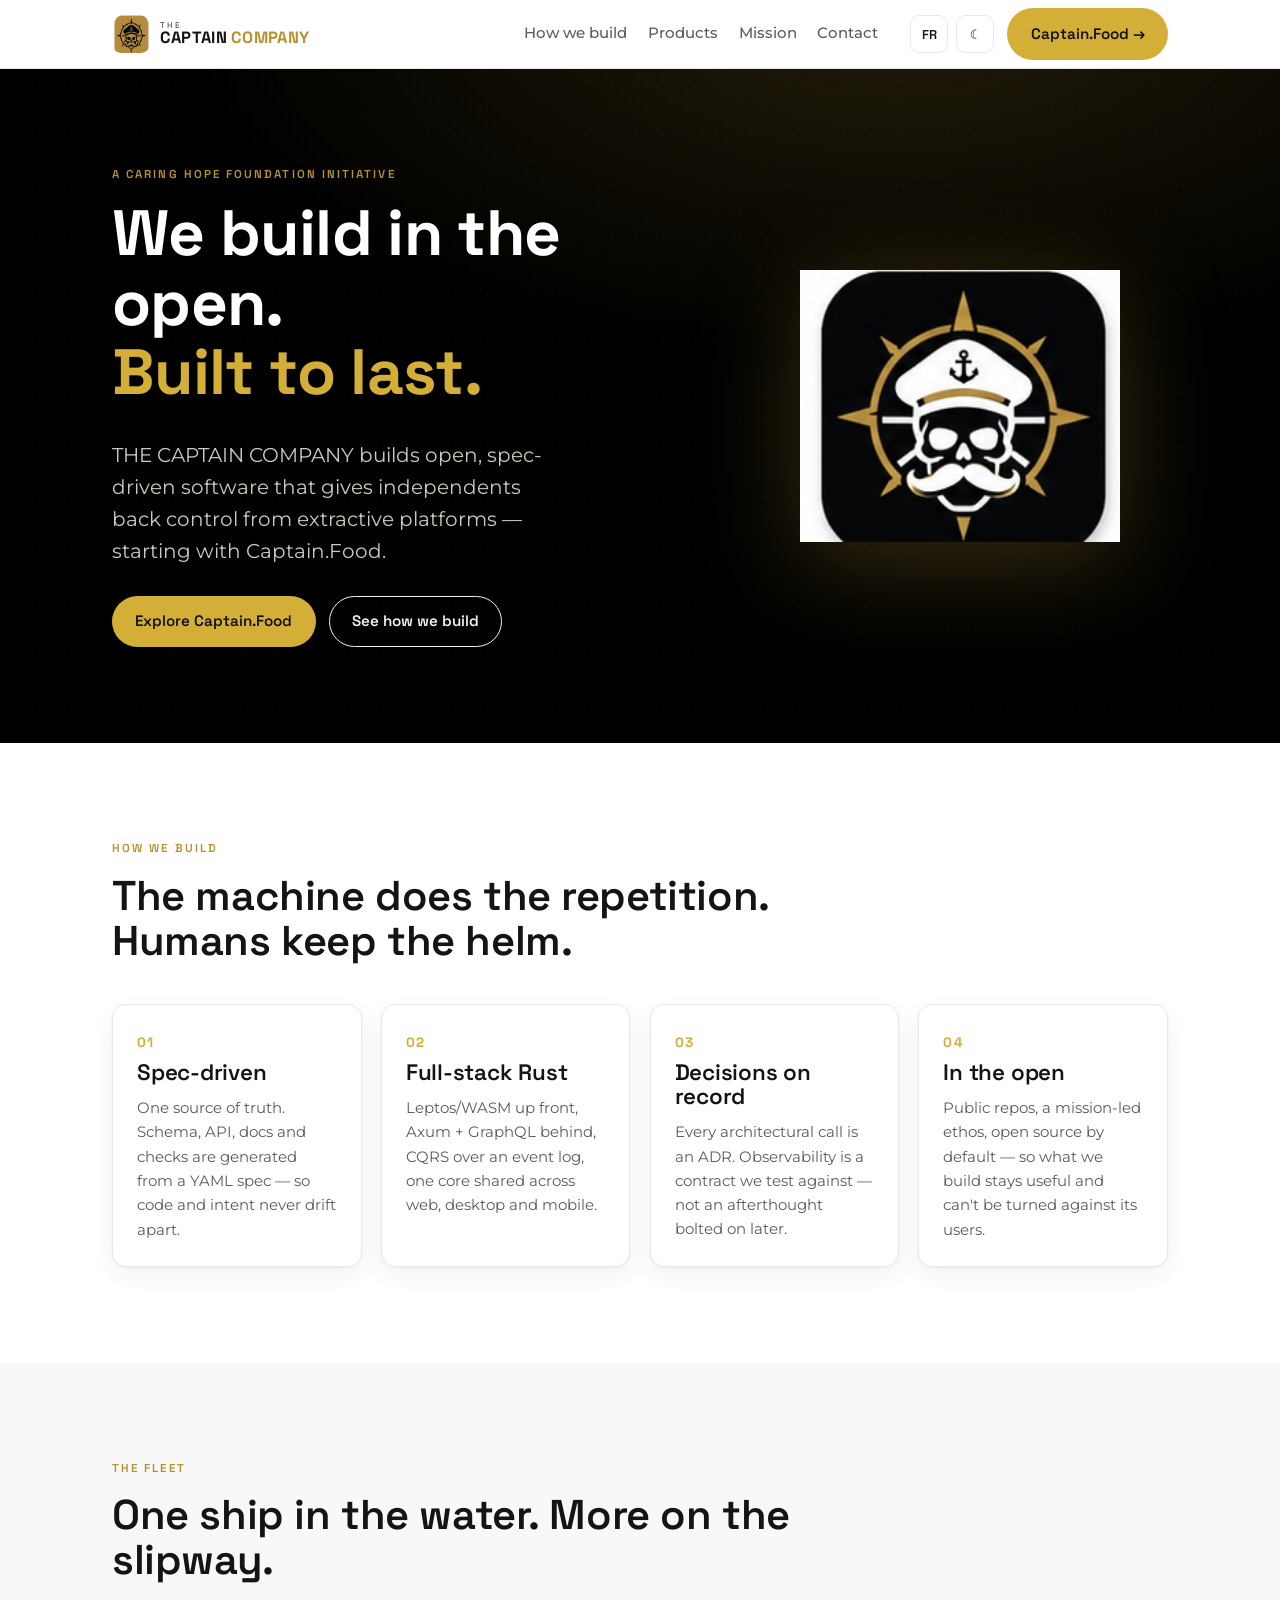
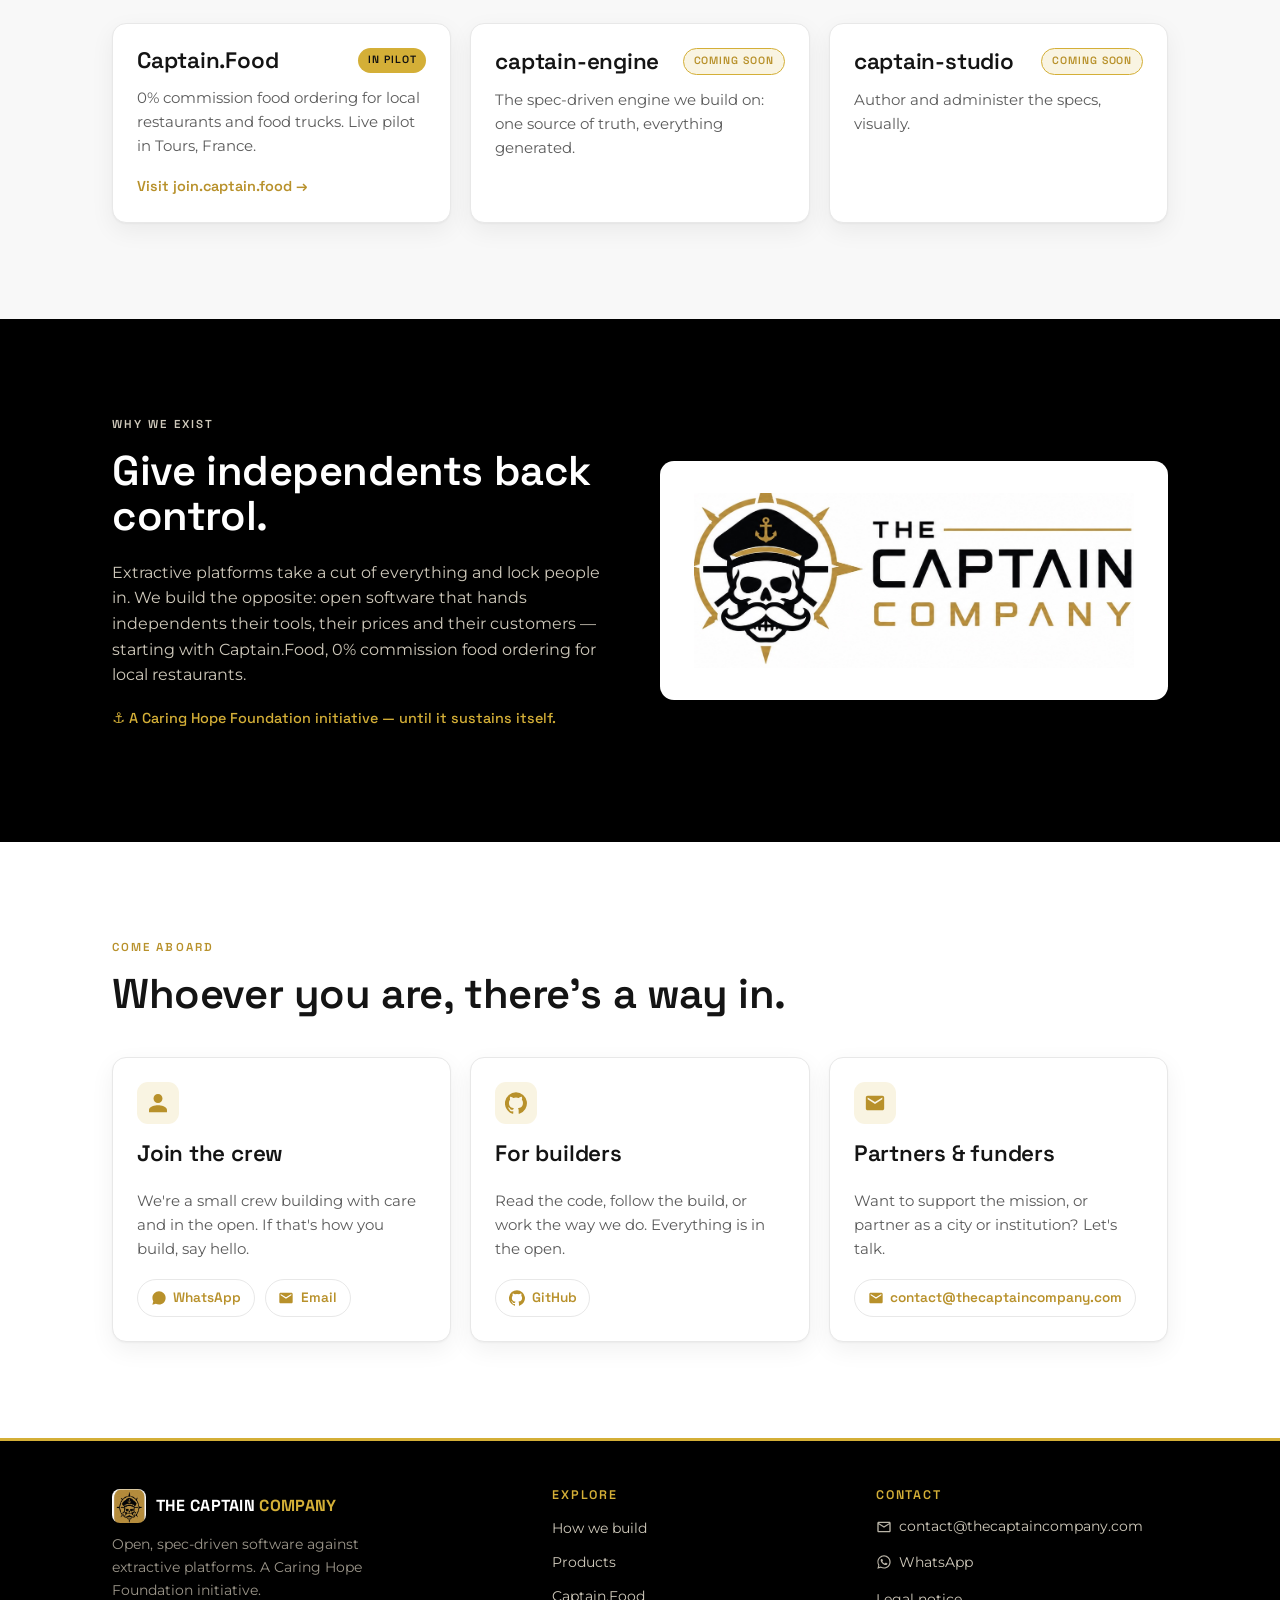
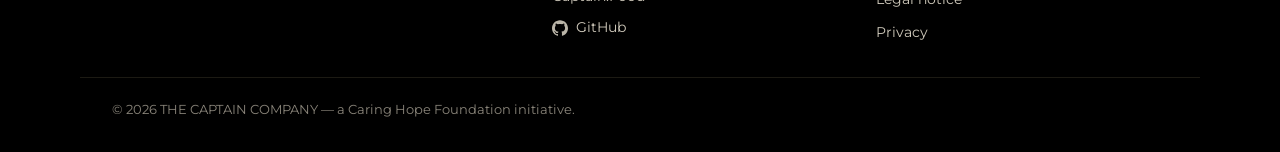
==== index.html @ fd88dd59 "Initial site: THE CAPTAIN COMPANY bilingual landing page Black-and-gold, dark-mode-capable, FR/EN st" ====
<!doctype html>
<html lang="en">
<head>
  <meta charset="utf-8" />
  <meta name="viewport" content="width=device-width, initial-scale=1" />
  <title>THE CAPTAIN COMPANY — open software against extractive platforms</title>
  <meta name="description" content="THE CAPTAIN COMPANY builds open, spec-driven software that gives independents back control from extractive platforms — starting with Captain.Food. A Caring Hope Foundation initiative." />
  <link rel="canonical" href="https://thecaptaincompany.com/" />
  <link rel="icon" type="image/png" href="/assets/favicon.png" />
  <link rel="apple-touch-icon" href="/assets/apple-touch-icon.png" />
  <meta name="theme-color" content="#000000" />

  <meta property="og:type" content="website" />
  <meta property="og:site_name" content="THE CAPTAIN COMPANY" />
  <meta property="og:title" content="THE CAPTAIN COMPANY" />
  <meta property="og:description" content="Open, spec-driven software against extractive platforms — starting with Captain.Food." />
  <meta property="og:url" content="https://thecaptaincompany.com/" />
  <meta property="og:image" content="https://thecaptaincompany.com/assets/og.png" />
  <meta name="twitter:card" content="summary_large_image" />

  <link rel="preconnect" href="https://fonts.googleapis.com" />
  <link rel="preconnect" href="https://fonts.gstatic.com" crossorigin />
  <link href="https://fonts.googleapis.com/css2?family=Montserrat:wght@400;500;600;700&family=Space+Grotesk:wght@500;600;700&display=swap" rel="stylesheet" />
  <link rel="stylesheet" href="/styles.css" />
</head>
<body>
  <a class="skip-link" href="#main"><span class="t-en">Skip to content</span><span class="t-fr">Aller au contenu</span></a>

  <header class="site-header">
    <div class="container nav">
      <a class="brand" href="/" aria-label="THE CAPTAIN COMPANY">
        <img class="brand-badge" src="/assets/brand/icon-gold.png" alt="" width="38" height="38" />
        <span class="brand-word">
          <span class="b-the">THE</span>
          <span class="b-main">CAPTAIN <span class="b-co">COMPANY</span></span>
        </span>
      </a>
      <nav class="nav-links" aria-label="Primary">
        <a href="#how"><span class="t-en">How we build</span><span class="t-fr">Comment on construit</span></a>
        <a href="#products"><span class="t-en">Products</span><span class="t-fr">Produits</span></a>
        <a href="#mission"><span class="t-en">Mission</span><span class="t-fr">Mission</span></a>
        <a href="#contact">Contact</a>
      </nav>
      <div class="nav-tools">
        <button class="icon-btn" data-lang-toggle type="button" aria-label="Switch language">EN</button>
        <button class="icon-btn" data-theme-toggle type="button" aria-label="Switch theme">☾</button>
        <a class="btn btn-primary nav-cta" href="https://join.captain.food" target="_blank" rel="noopener">Captain.Food →</a>
      </div>
    </div>
  </header>

  <main id="main">

    <!-- HERO -->
    <section class="hero on-dark">
      <div class="container">
        <div class="hero-copy">
          <p class="eyebrow"><span class="t-en">A Caring Hope Foundation initiative</span><span class="t-fr">Une initiative de la Caring Hope Foundation</span></p>
          <h1>
            <span class="t-en">We build in the open.<br><span class="grad">Built to last.</span></span>
            <span class="t-fr">On construit à ciel ouvert.<br><span class="grad">Fait pour durer.</span></span>
          </h1>
          <p class="lede">
            <span class="t-en">THE CAPTAIN COMPANY builds open, spec-driven software that gives independents back control from extractive platforms — starting with Captain.Food.</span>
            <span class="t-fr">THE CAPTAIN COMPANY construit des logiciels ouverts, pilotés par la spécification, qui rendent aux indépendants le contrôle repris par les plateformes extractives — à commencer par Captain.Food.</span>
          </p>
          <div class="hero-cta">
            <a class="btn btn-primary" href="https://join.captain.food" target="_blank" rel="noopener"><span class="t-en">Explore Captain.Food</span><span class="t-fr">Découvrir Captain.Food</span></a>
            <a class="btn btn-ghost" href="#how"><span class="t-en">See how we build</span><span class="t-fr">Voir comment on construit</span></a>
          </div>
        </div>
        <div class="hero-art">
          <img src="/assets/brand/icon-black.png" alt="THE CAPTAIN COMPANY emblem — a captain skull over a compass rose" width="320" height="320" />
        </div>
      </div>
    </section>

    <!-- HOW WE BUILD -->
    <section id="how">
      <div class="container">
        <div class="section-head reveal">
          <p class="eyebrow"><span class="t-en">How we build</span><span class="t-fr">Comment on construit</span></p>
          <h2><span class="t-en">The machine does the repetition. Humans keep the helm.</span><span class="t-fr">La machine fait la répétition. L'humain garde la barre.</span></h2>
        </div>
        <div class="grid grid-4">
          <div class="card reveal">
            <span class="num">01</span>
            <h3><span class="t-en">Spec-driven</span><span class="t-fr">Piloté par la spéc</span></h3>
            <p><span class="t-en">One source of truth. Schema, API, docs and checks are generated from a YAML spec — so code and intent never drift apart.</span><span class="t-fr">Une seule source de vérité. Schéma, API, docs et tests sont générés depuis une spéc YAML — le code ne dérive jamais de l'intention.</span></p>
          </div>
          <div class="card reveal">
            <span class="num">02</span>
            <h3><span class="t-en">Full-stack Rust</span><span class="t-fr">Full-stack Rust</span></h3>
            <p><span class="t-en">Leptos/WASM up front, Axum + GraphQL behind, CQRS over an event log, one core shared across web, desktop and mobile.</span><span class="t-fr">Leptos/WASM à la proue, Axum + GraphQL à la barre, CQRS sur un journal d'événements, un cœur partagé entre web, desktop et mobile.</span></p>
          </div>
          <div class="card reveal">
            <span class="num">03</span>
            <h3><span class="t-en">Decisions on record</span><span class="t-fr">Décisions tracées</span></h3>
            <p><span class="t-en">Every architectural call is an ADR. Observability is a contract we test against — not an afterthought bolted on later.</span><span class="t-fr">Chaque choix d'architecture est un ADR. L'observabilité est un contrat qu'on teste — pas une rustine ajoutée après coup.</span></p>
          </div>
          <div class="card reveal">
            <span class="num">04</span>
            <h3><span class="t-en">In the open</span><span class="t-fr">À ciel ouvert</span></h3>
            <p><span class="t-en">Public repos, a mission-led ethos, open source by default — so what we build stays useful and can't be turned against its users.</span><span class="t-fr">Dépôts publics, une éthique guidée par la mission, open source par défaut — ce qu'on construit reste utile et ne peut être retourné contre ses usagers.</span></p>
          </div>
        </div>
      </div>
    </section>

    <!-- PRODUCTS -->
    <section id="products" class="bg-alt">
      <div class="container">
        <div class="section-head reveal">
          <p class="eyebrow"><span class="t-en">The fleet</span><span class="t-fr">La flotte</span></p>
          <h2><span class="t-en">One ship in the water. More on the slipway.</span><span class="t-fr">Un navire à l'eau. D'autres en cale.</span></h2>
        </div>
        <div class="grid grid-3">
          <a class="card product reveal" href="https://join.captain.food" target="_blank" rel="noopener">
            <div class="p-top"><h3>Captain.Food</h3><span class="badge badge-live"><span class="t-en">In pilot</span><span class="t-fr">En pilote</span></span></div>
            <p><span class="t-en">0% commission food ordering for local restaurants and food trucks. Live pilot in Tours, France.</span><span class="t-fr">Commande en ligne à 0 % de commission pour les restaurants et food trucks locaux. Pilote à Tours, France.</span></p>
            <span class="p-link"><span class="t-en">Visit join.captain.food</span><span class="t-fr">Voir join.captain.food</span> <span class="arrow">→</span></span>
          </a>
          <div class="card product is-soon reveal">
            <div class="p-top"><h3>captain-engine</h3><span class="badge badge-soon"><span class="t-en">Coming soon</span><span class="t-fr">Bientôt</span></span></div>
            <p><span class="t-en">The spec-driven engine we build on: one source of truth, everything generated.</span><span class="t-fr">Le moteur piloté par la spéc sur lequel on construit : une source de vérité, tout est généré.</span></p>
          </div>
          <div class="card product is-soon reveal">
            <div class="p-top"><h3>captain-studio</h3><span class="badge badge-soon"><span class="t-en">Coming soon</span><span class="t-fr">Bientôt</span></span></div>
            <p><span class="t-en">Author and administer the specs, visually.</span><span class="t-fr">Écrire et administrer les spécifications, visuellement.</span></p>
          </div>
        </div>
      </div>
    </section>

    <!-- MISSION -->
    <section id="mission" class="mission on-dark">
      <div class="container">
        <div class="mission-copy reveal">
          <p class="eyebrow"><span class="t-en">Why we exist</span><span class="t-fr">Pourquoi nous existons</span></p>
          <h2><span class="t-en">Give independents back control.</span><span class="t-fr">Rendre le contrôle aux indépendants.</span></h2>
          <p><span class="t-en">Extractive platforms take a cut of everything and lock people in. We build the opposite: open software that hands independents their tools, their prices and their customers — starting with Captain.Food, 0% commission food ordering for local restaurants.</span><span class="t-fr">Les plateformes extractives prélèvent sur tout et enferment. Nous construisons l'inverse : des logiciels ouverts qui rendent aux indépendants leurs outils, leurs prix et leurs clients — à commencer par Captain.Food, la commande en ligne à 0 % de commission pour les restaurants locaux.</span></p>
          <p class="foundation">⚓ <span class="t-en">A Caring Hope Foundation initiative — until it sustains itself.</span><span class="t-fr">Une initiative de la Caring Hope Foundation — jusqu'à ce qu'elle vole de ses propres ailes.</span></p>
        </div>
        <div class="lockup reveal">
          <img src="/assets/brand/lockup-light.png" alt="THE CAPTAIN COMPANY" width="440" height="175" />
        </div>
      </div>
    </section>

    <!-- CONTACT / ROUTING -->
    <section id="contact">
      <div class="container">
        <div class="section-head reveal">
          <p class="eyebrow"><span class="t-en">Come aboard</span><span class="t-fr">Venez à bord</span></p>
          <h2><span class="t-en">Whoever you are, there's a way in.</span><span class="t-fr">Qui que vous soyez, il y a une porte.</span></h2>
        </div>
        <div class="grid grid-3">
          <div class="card route reveal">
            <div class="r-ico"><svg class="ic" viewBox="0 0 24 24"><path d="M12 12c2.7 0 4.9-2.2 4.9-4.9S14.7 2.2 12 2.2 7.1 4.4 7.1 7.1 9.3 12 12 12zm0 2.4c-3.3 0-9.8 1.6-9.8 4.9V22h19.6v-2.7c0-3.3-6.5-4.9-9.8-4.9z"/></svg></div>
            <h3><span class="t-en">Join the crew</span><span class="t-fr">Rejoindre l'équipage</span></h3>
            <p><span class="t-en">We're a small crew building with care and in the open. If that's how you build, say hello.</span><span class="t-fr">Nous sommes un petit équipage qui construit avec soin, à ciel ouvert. Si c'est votre façon de faire, écrivez-nous.</span></p>
            <div class="r-links">
              <a class="link-chip" data-wa href="#"><svg class="ic" viewBox="0 0 24 24"><path d="M12.04 2C6.58 2 2.13 6.45 2.13 11.91c0 1.75.46 3.45 1.32 4.95L2 22l5.25-1.38c1.45.79 3.08 1.21 4.79 1.21h.004c5.46 0 9.91-4.45 9.91-9.91C22.04 6.45 17.5 2 12.04 2z"/></svg> WhatsApp</a>
              <a class="link-chip" href="mailto:contact@thecaptaincompany.com"><svg class="ic" viewBox="0 0 24 24"><path d="M20 4H4c-1.1 0-2 .9-2 2v12c0 1.1.9 2 2 2h16c1.1 0 2-.9 2-2V6c0-1.1-.9-2-2-2zm0 4-8 5-8-5V6l8 5 8-5v2z"/></svg> Email</a>
            </div>
          </div>
          <div class="card route reveal">
            <div class="r-ico"><svg class="ic" viewBox="0 0 24 24"><path d="M12 .3a12 12 0 0 0-3.8 23.4c.6.1.8-.3.8-.6v-2c-3.3.7-4-1.6-4-1.6-.6-1.4-1.3-1.8-1.3-1.8-1.1-.7 0-.7 0-.7 1.2 0 1.8 1.2 1.8 1.2 1.1 1.8 2.8 1.3 3.5 1 .1-.8.4-1.3.8-1.6-2.7-.3-5.5-1.3-5.5-5.9 0-1.3.5-2.4 1.2-3.2 0-.4-.5-1.6.2-3.2 0 0 1-.3 3.3 1.2a11.5 11.5 0 0 1 6 0C17.3 5 18.3 5.3 18.3 5.3c.7 1.6.2 2.8.1 3.2.8.8 1.2 1.9 1.2 3.2 0 4.6-2.8 5.6-5.5 5.9.4.4.8 1.1.8 2.2v3.3c0 .3.2.7.8.6A12 12 0 0 0 12 .3z"/></svg></div>
            <h3><span class="t-en">For builders</span><span class="t-fr">Pour les bâtisseurs</span></h3>
            <p><span class="t-en">Read the code, follow the build, or work the way we do. Everything is in the open.</span><span class="t-fr">Lisez le code, suivez la construction, ou travaillez comme nous. Tout est ouvert.</span></p>
            <div class="r-links">
              <a class="link-chip" href="https://github.com/TheCaptainCompany" target="_blank" rel="noopener"><svg class="ic" viewBox="0 0 24 24"><path d="M12 .3a12 12 0 0 0-3.8 23.4c.6.1.8-.3.8-.6v-2c-3.3.7-4-1.6-4-1.6-.6-1.4-1.3-1.8-1.3-1.8-1.1-.7 0-.7 0-.7 1.2 0 1.8 1.2 1.8 1.2 1.1 1.8 2.8 1.3 3.5 1 .1-.8.4-1.3.8-1.6-2.7-.3-5.5-1.3-5.5-5.9 0-1.3.5-2.4 1.2-3.2 0-.4-.5-1.6.2-3.2 0 0 1-.3 3.3 1.2a11.5 11.5 0 0 1 6 0C17.3 5 18.3 5.3 18.3 5.3c.7 1.6.2 2.8.1 3.2.8.8 1.2 1.9 1.2 3.2 0 4.6-2.8 5.6-5.5 5.9.4.4.8 1.1.8 2.2v3.3c0 .3.2.7.8.6A12 12 0 0 0 12 .3z"/></svg> GitHub</a>
            </div>
          </div>
          <div class="card route reveal">
            <div class="r-ico"><svg class="ic" viewBox="0 0 24 24"><path d="M20 4H4c-1.1 0-2 .9-2 2v12c0 1.1.9 2 2 2h16c1.1 0 2-.9 2-2V6c0-1.1-.9-2-2-2zm0 4-8 5-8-5V6l8 5 8-5v2z"/></svg></div>
            <h3><span class="t-en">Partners &amp; funders</span><span class="t-fr">Partenaires &amp; financeurs</span></h3>
            <p><span class="t-en">Want to support the mission, or partner as a city or institution? Let's talk.</span><span class="t-fr">Envie de soutenir la mission, ou de nous accompagner comme ville ou institution ? Parlons-en.</span></p>
            <div class="r-links">
              <a class="link-chip" href="mailto:contact@thecaptaincompany.com"><svg class="ic" viewBox="0 0 24 24"><path d="M20 4H4c-1.1 0-2 .9-2 2v12c0 1.1.9 2 2 2h16c1.1 0 2-.9 2-2V6c0-1.1-.9-2-2-2zm0 4-8 5-8-5V6l8 5 8-5v2z"/></svg> contact@thecaptaincompany.com</a>
            </div>
          </div>
        </div>
      </div>
    </section>
  </main>

  <footer class="site-footer" data-shared-footer>
    <noscript>
      <div class="container footer-bottom">
        © 2026 THE CAPTAIN COMPANY — a Caring Hope Foundation initiative ·
        <a href="/mentions-legales.html" style="color:#d4af37">Mentions légales</a> ·
        <a href="/confidentialite.html" style="color:#d4af37">Confidentialité</a> ·
        <a href="mailto:contact@thecaptaincompany.com" style="color:#d4af37">contact@thecaptaincompany.com</a>
      </div>
    </noscript>
  </footer>

  <script src="/partials.js"></script>
</body>
</html>
---- styles.css ----
/* =========================================================
   THE CAPTAIN COMPANY — marketing site design system
   Palette: Black #000 · Warm Gold #D4AF37 · White · Off-white #F8F8F8
   Type: Space Grotesk (display) · Montserrat (body)
   Light + dark themes via [data-theme]; bilingual via [data-lang].
   ========================================================= */

:root {
  --gold: #d4af37;
  --gold-deep: #b8912b;
  --gold-soft: rgba(212, 175, 55, 0.14);
  --black: #000;

  /* light theme (default) */
  --bg: #ffffff;
  --bg-alt: #f8f8f8;
  --surface: #ffffff;
  --text: #141414;
  --muted: #5b5b5b;
  --border: #e8e8e8;
  --header-bg: rgba(255, 255, 255, 0.88);
  --shadow: 0 1px 2px rgba(0, 0, 0, 0.04), 0 8px 24px rgba(0, 0, 0, 0.06);

  --maxw: 1120px;
  --radius: 14px;
  --sp: 4px;
  --font-display: "Space Grotesk", "Montserrat", system-ui, sans-serif;
  --font-body: "Montserrat", system-ui, -apple-system, Segoe UI, Roboto, sans-serif;
}

:root[data-theme="dark"] {
  --bg: #000000;
  --bg-alt: #0b0b0b;
  --surface: #101010;
  --text: #f4f1e9;
  --muted: #b6b1a4;
  --border: #262319;
  --header-bg: rgba(0, 0, 0, 0.82);
  --shadow: 0 1px 2px rgba(0, 0, 0, 0.5), 0 10px 30px rgba(0, 0, 0, 0.55);
}

@media (prefers-color-scheme: dark) {
  :root:not([data-theme]) {
    --bg: #000000; --bg-alt: #0b0b0b; --surface: #101010;
    --text: #f4f1e9; --muted: #b6b1a4; --border: #262319;
    --header-bg: rgba(0, 0, 0, 0.82);
    --shadow: 0 1px 2px rgba(0,0,0,.5), 0 10px 30px rgba(0,0,0,.55);
  }
}

/* ---------- bilingual visibility ---------- */
:root[data-lang="en"] .t-fr { display: none !important; }
:root[data-lang="fr"] .t-en { display: none !important; }

*, *::before, *::after { box-sizing: border-box; }
html { scroll-behavior: smooth; }
body {
  margin: 0;
  font-family: var(--font-body);
  color: var(--text);
  background: var(--bg);
  line-height: 1.6;
  -webkit-font-smoothing: antialiased;
  overflow-x: hidden;
}

h1, h2, h3 { font-family: var(--font-display); line-height: 1.08; letter-spacing: -0.01em; margin: 0 0 0.5em; }
h1 { font-size: clamp(2.2rem, 6vw, 4rem); font-weight: 700; }
h2 { font-size: clamp(1.7rem, 4vw, 2.6rem); font-weight: 600; }
h3 { font-size: clamp(1.15rem, 2vw, 1.4rem); font-weight: 600; }
p { margin: 0 0 1rem; }
a { color: inherit; text-decoration: none; }

img { max-width: 100%; display: block; }

.container { width: 100%; max-width: var(--maxw); margin-inline: auto; padding-inline: clamp(1.1rem, 4vw, 2rem); }
.narrow { max-width: 760px; }
.eyebrow {
  font-family: var(--font-display); text-transform: uppercase; letter-spacing: 0.18em;
  font-size: 0.72rem; font-weight: 600; color: var(--gold-deep);
}
:root[data-theme="dark"] .eyebrow { color: var(--gold); }
.lede { font-size: clamp(1.05rem, 1.6vw, 1.25rem); color: var(--muted); }
.center { text-align: center; }
.skip-link { position: absolute; left: -9999px; }
.skip-link:focus { left: 1rem; top: 1rem; background: var(--gold); color: #000; padding: .5rem .9rem; border-radius: 8px; z-index: 100; }

/* ---------- buttons ---------- */
.btn {
  display: inline-flex; align-items: center; gap: 0.5rem;
  font-family: var(--font-display); font-weight: 600; font-size: 0.95rem;
  padding: 0.8rem 1.4rem; border-radius: 999px; border: 1.5px solid transparent;
  cursor: pointer; transition: transform .15s ease, box-shadow .2s ease, background .2s ease, color .2s ease;
  white-space: nowrap;
}
.btn:hover { transform: translateY(-2px); }
.btn-primary { background: var(--gold); color: #111; }
.btn-primary:hover { background: var(--gold-deep); box-shadow: 0 8px 22px rgba(212, 175, 55, 0.35); }
.btn-ghost { border-color: currentColor; color: var(--text); }
.btn-ghost:hover { background: var(--text); color: var(--bg); }
.on-dark .btn-ghost { color: #f4f1e9; }
.on-dark .btn-ghost:hover { background: #f4f1e9; color: #000; }
.btn .ic { width: 18px; height: 18px; fill: currentColor; }

/* ---------- header ---------- */
.site-header {
  position: sticky; top: 0; z-index: 50;
  background: var(--header-bg); backdrop-filter: saturate(160%) blur(12px);
  border-bottom: 1px solid var(--border);
}
.nav { display: flex; align-items: center; gap: 1rem; height: 68px; }
.brand { display: flex; align-items: center; gap: 0.6rem; }
.brand-badge { width: 38px; height: 38px; border-radius: 9px; }
.brand-word { font-family: var(--font-display); font-weight: 700; line-height: 0.92; letter-spacing: 0.02em; }
.brand-word .b-the { display: block; font-size: 0.52rem; letter-spacing: 0.32em; font-weight: 500; color: var(--muted); }
.brand-word .b-main { font-size: 1.02rem; }
.brand-word .b-co { color: var(--gold-deep); }
:root[data-theme="dark"] .brand-word .b-co { color: var(--gold); }
.nav-links { display: flex; gap: 1.3rem; margin-left: auto; }
.nav-links a { font-size: 0.92rem; color: var(--muted); font-weight: 500; }
.nav-links a:hover { color: var(--text); }
.nav-tools { display: flex; align-items: center; gap: 0.5rem; margin-left: 1rem; }
.icon-btn {
  display: inline-flex; align-items: center; justify-content: center;
  width: 38px; height: 38px; border-radius: 9px; border: 1px solid var(--border);
  background: var(--surface); color: var(--text); cursor: pointer; font-weight: 600;
  font-family: var(--font-display); font-size: 0.8rem; transition: border-color .2s, color .2s;
}
.icon-btn:hover { border-color: var(--gold); color: var(--gold-deep); }
.icon-btn .ic { width: 18px; height: 18px; fill: currentColor; }
.nav-cta { margin-left: 0.3rem; }
@media (max-width: 860px) {
  .nav-links { display: none; }
  .nav-cta { display: none; }
}

/* ---------- sections ---------- */
section { padding-block: clamp(3.5rem, 8vw, 6rem); }
.section-head { max-width: 720px; margin-bottom: 2.5rem; }
.bg-alt { background: var(--bg-alt); }

/* ---------- hero (always dark) ---------- */
.hero {
  background: radial-gradient(1200px 600px at 70% -10%, rgba(212,175,55,0.16), transparent 60%), #000;
  color: #f4f1e9; position: relative; overflow: hidden;
}
.hero::after {
  content: ""; position: absolute; inset: 0;
  background-image: radial-gradient(rgba(212,175,55,0.08) 1px, transparent 1px);
  background-size: 26px 26px; opacity: 0.5; pointer-events: none;
}
.hero .container { position: relative; z-index: 1; display: grid; grid-template-columns: 1.3fr 0.9fr; gap: 2.5rem; align-items: center; }
.hero h1 { color: #fff; }
.hero .grad { color: var(--gold); }
.hero .lede { color: #cfc9bb; max-width: 34ch; }
.hero-cta { display: flex; flex-wrap: wrap; gap: 0.8rem; margin-top: 1.8rem; }
.hero-art { display: flex; justify-content: center; }
.hero-art img { width: min(320px, 80%); filter: drop-shadow(0 20px 50px rgba(212,175,55,0.25)); }
@media (max-width: 820px) {
  .hero .container { grid-template-columns: 1fr; text-align: center; }
  .hero .lede { margin-inline: auto; }
  .hero-cta { justify-content: center; }
  .hero-art { order: -1; }
  .hero-art img { width: 190px; }
}

/* ---------- cards grid ---------- */
.grid { display: grid; gap: 1.2rem; }
.grid-4 { grid-template-columns: repeat(4, 1fr); }
.grid-3 { grid-template-columns: repeat(3, 1fr); }
@media (max-width: 900px) { .grid-4 { grid-template-columns: repeat(2, 1fr); } }
@media (max-width: 720px) { .grid-4, .grid-3 { grid-template-columns: 1fr; } }

.card {
  background: var(--surface); border: 1px solid var(--border); border-radius: var(--radius);
  padding: 1.5rem; box-shadow: var(--shadow); position: relative; transition: transform .18s, border-color .2s;
}
.card:hover { transform: translateY(-3px); border-color: var(--gold); }
.card .num { font-family: var(--font-display); font-weight: 700; color: var(--gold); font-size: 0.85rem; letter-spacing: 0.1em; }
.card h3 { margin-top: 0.4rem; }
.card p { color: var(--muted); font-size: 0.95rem; margin: 0; }

/* product cards */
.product { display: flex; flex-direction: column; }
.product .p-top { display: flex; align-items: center; justify-content: space-between; gap: 0.5rem; margin-bottom: 0.8rem; }
.product h3 { margin: 0; }
.badge {
  font-family: var(--font-display); font-size: 0.66rem; font-weight: 600; text-transform: uppercase;
  letter-spacing: 0.09em; padding: 0.25rem 0.6rem; border-radius: 999px; white-space: nowrap;
}
.badge-live { background: var(--gold); color: #111; }
.badge-soon { background: var(--gold-soft); color: var(--gold-deep); border: 1px solid var(--gold); }
:root[data-theme="dark"] .badge-soon { color: var(--gold); }
.product .p-link { margin-top: auto; padding-top: 1rem; font-family: var(--font-display); font-weight: 600; color: var(--gold-deep); font-size: 0.9rem; }
:root[data-theme="dark"] .product .p-link { color: var(--gold); }
.product .p-link .arrow { transition: transform .2s; display: inline-block; }
.product a.product:hover .arrow { transform: translateX(4px); }
.product.is-soon { opacity: 0.92; }

/* ---------- mission band ---------- */
.mission { background: #000; color: #f4f1e9; }
.mission .container { display: grid; grid-template-columns: 1fr 1fr; gap: 2.5rem; align-items: center; }
.mission h2 { color: #fff; }
.mission p { color: #cfc9bb; }
.mission .lockup { background: #fff; border-radius: var(--radius); padding: 2rem; display: flex; align-items: center; justify-content: center; }
.mission .foundation { margin-top: 1.2rem; font-size: 0.9rem; color: var(--gold); font-family: var(--font-display); font-weight: 500; }
.mission .lockup img { width: 100%; height: auto; max-width: 440px; }
@media (max-width: 820px) { .mission .container { grid-template-columns: 1fr; } .mission .lockup { order: -1; } }

/* responsive safety: let flex/grid children shrink, wrap long words */
.nav > *, .grid > *, .hero .container > *, .mission .container > *, .footer-grid > *, .r-links > *, .hero-cta > * { min-width: 0; }
h1, h2, h3, p, a, .link-chip { overflow-wrap: break-word; }
.hero-art img { height: auto; }

/* ---------- crew / CTA routing ---------- */
.route { display: flex; flex-direction: column; gap: 0.7rem; }
.route .r-ico { width: 42px; height: 42px; border-radius: 11px; background: var(--gold-soft); display: flex; align-items: center; justify-content: center; }
.route .r-ico .ic { width: 22px; height: 22px; fill: var(--gold-deep); }
:root[data-theme="dark"] .route .r-ico .ic { fill: var(--gold); }
.route .r-links { display: flex; flex-wrap: wrap; gap: 0.6rem; margin-top: 0.4rem; }
.link-chip { display: inline-flex; align-items: center; gap: 0.4rem; font-family: var(--font-display); font-weight: 600; font-size: 0.85rem; color: var(--gold-deep); border: 1px solid var(--border); padding: 0.45rem 0.8rem; border-radius: 999px; }
:root[data-theme="dark"] .link-chip { color: var(--gold); }
.link-chip:hover { border-color: var(--gold); }
.link-chip .ic { width: 16px; height: 16px; fill: currentColor; }

/* ---------- footer ---------- */
.site-footer { background: #000; color: #cfc9bb; padding-block: 3rem 2rem; border-top: 3px solid var(--gold); }
.footer-grid { display: grid; grid-template-columns: 1.4fr 1fr 1fr; gap: 2rem; }
.footer-brand { display: flex; align-items: center; gap: 0.6rem; margin-bottom: 0.6rem; }
.footer-brand img { width: 34px; height: 34px; border-radius: 8px; }
.footer-brand .fw { font-family: var(--font-display); font-weight: 700; color: #fff; letter-spacing: 0.02em; }
.footer-brand .fw .b-co { color: var(--gold); }
.footer-tag { font-size: 0.9rem; color: #9c968a; max-width: 34ch; }
.footer-h { font-family: var(--font-display); font-size: 0.78rem; text-transform: uppercase; letter-spacing: 0.14em; color: var(--gold); margin: 0 0 0.8rem; }
.footer-list { list-style: none; padding: 0; margin: 0; display: flex; flex-direction: column; gap: 0.5rem; }
.footer-list a { color: #cfc9bb; font-size: 0.9rem; display: inline-flex; align-items: center; gap: 0.45rem; }
.footer-list a:hover { color: var(--gold); }
.footer-list .ic { width: 16px; height: 16px; fill: currentColor; opacity: 0.9; }
.footer-bottom { border-top: 1px solid #1c1a13; margin-top: 2rem; padding-top: 1.3rem; font-size: 0.82rem; color: #8a857a; }
@media (max-width: 720px) { .footer-grid { grid-template-columns: 1fr; } }

/* ---------- legal pages ---------- */
.legal { padding-block: clamp(2.5rem, 6vw, 4rem); }
.legal h1 { font-size: clamp(1.8rem, 4vw, 2.4rem); }
.legal h2 { font-size: 1.25rem; margin-top: 2rem; }
.legal p, .legal li { color: var(--muted); }
.legal .updated { font-style: italic; font-size: 0.9rem; }
.back-link { display: inline-block; margin-bottom: 1.2rem; font-weight: 600; font-family: var(--font-display); color: var(--gold-deep); }
:root[data-theme="dark"] .back-link { color: var(--gold); }

/* ---------- floating whatsapp ---------- */
.wa-fab { position: fixed; right: 18px; bottom: 18px; width: 56px; height: 56px; border-radius: 50%; background: #25d366; display: flex; align-items: center; justify-content: center; box-shadow: 0 8px 24px rgba(0,0,0,0.25); z-index: 60; }
.wa-fab svg { width: 30px; height: 30px; fill: #fff; }

.reveal { opacity: 0; transform: translateY(14px); transition: opacity .6s ease, transform .6s ease; }
.reveal.in { opacity: 1; transform: none; }
@media (prefers-reduced-motion: reduce) { .reveal { opacity: 1; transform: none; } .btn:hover, .card:hover { transform: none; } }
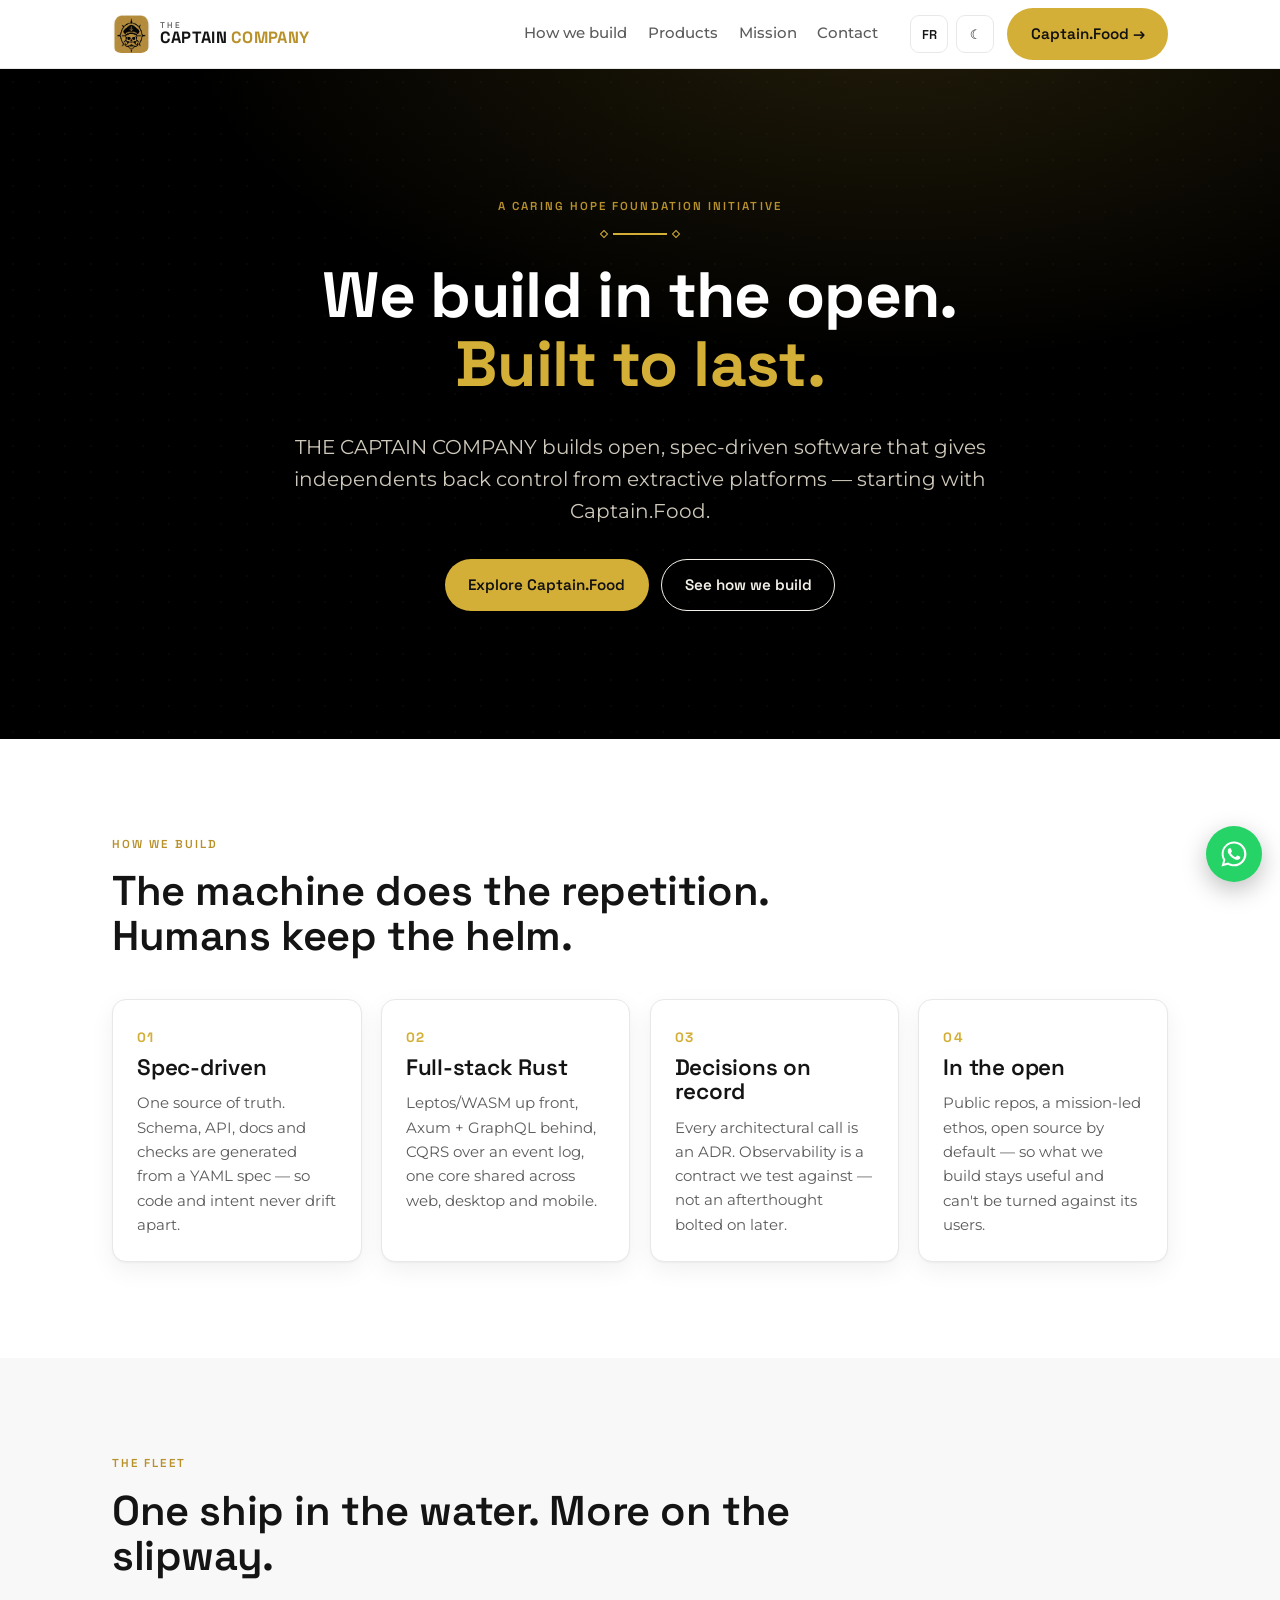
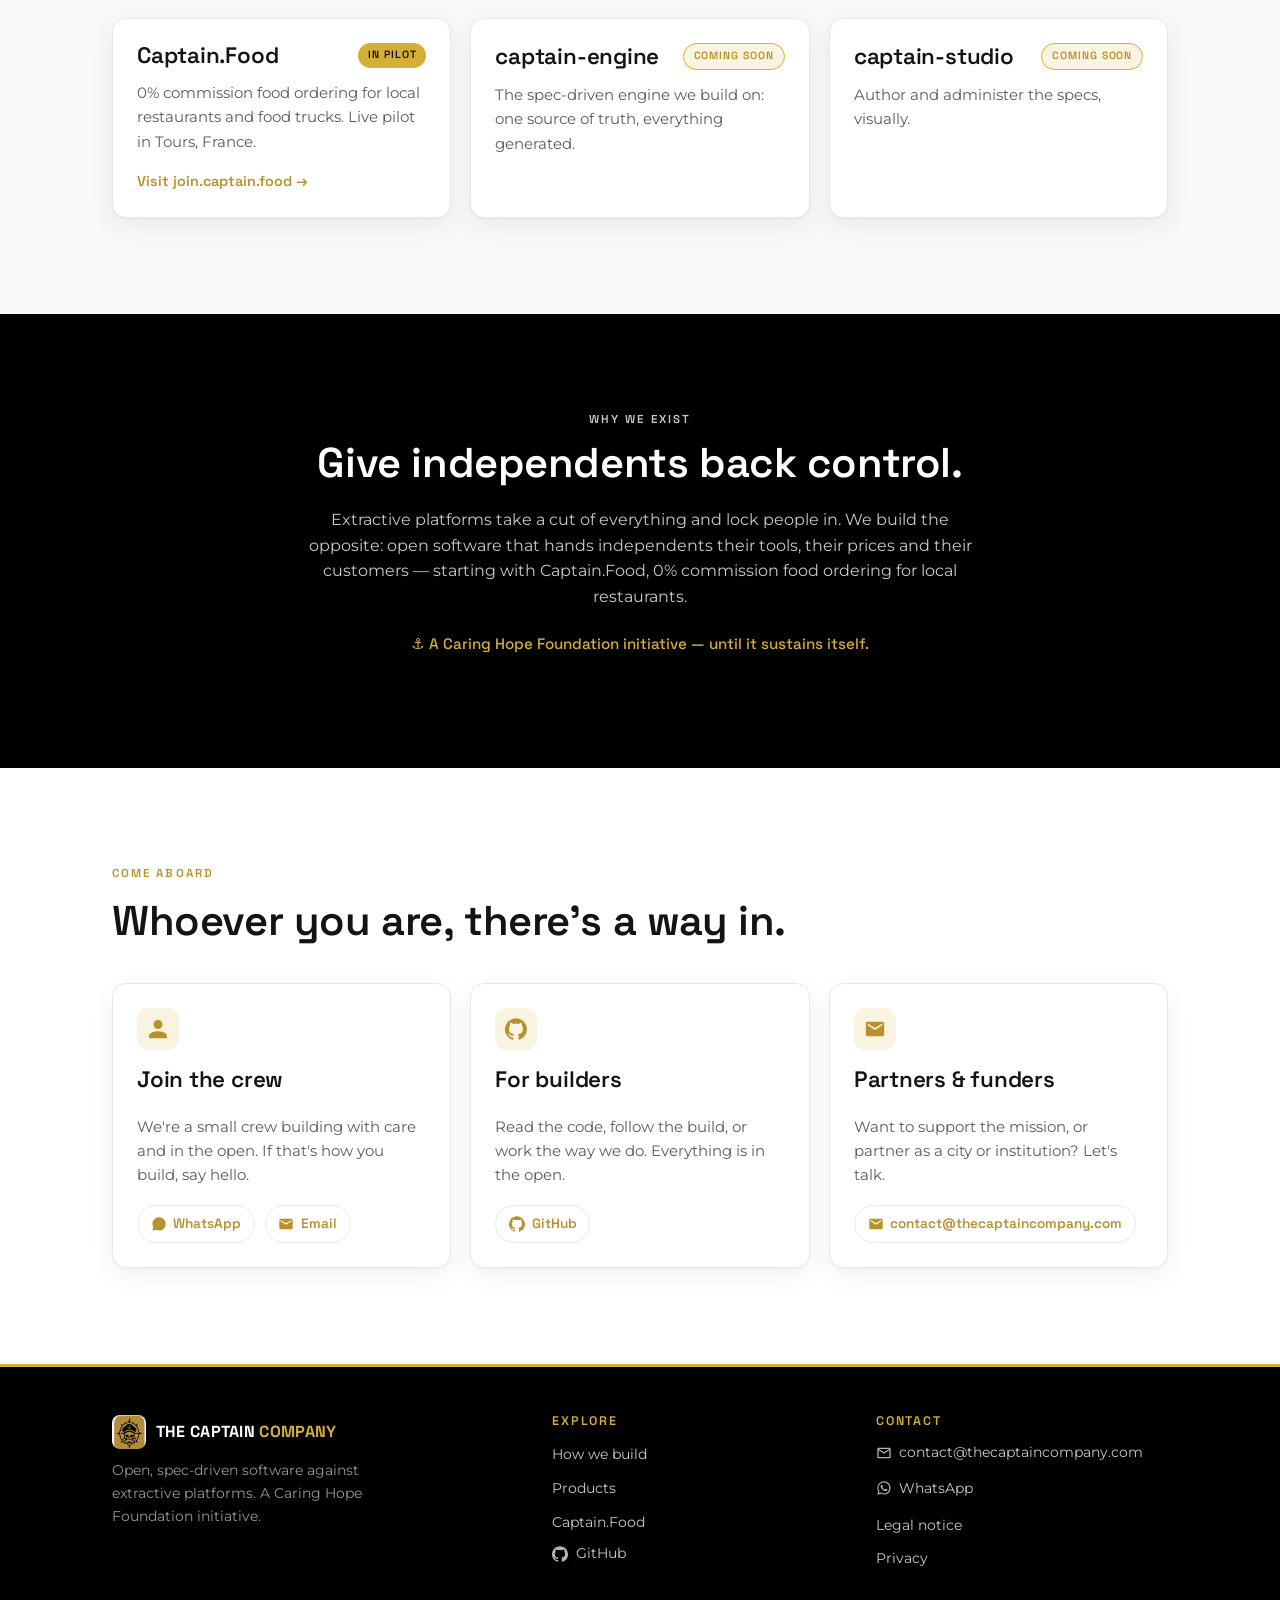
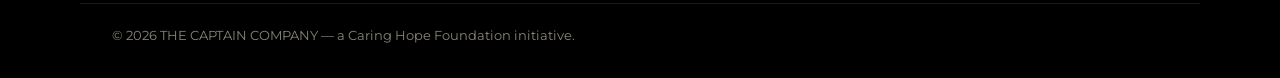
==== commit 950a9ca1: "Simplify logo usage, wire WhatsApp, add frontend-design skill - Logo now appears only in the header " ====
--- a/index.html
+++ b/index.html
@@ -56,6 +56,7 @@
       <div class="container">
         <div class="hero-copy">
           <p class="eyebrow"><span class="t-en">A Caring Hope Foundation initiative</span><span class="t-fr">Une initiative de la Caring Hope Foundation</span></p>
+          <div class="tick" aria-hidden="true"></div>
           <h1>
             <span class="t-en">We build in the open.<br><span class="grad">Built to last.</span></span>
             <span class="t-fr">On construit à ciel ouvert.<br><span class="grad">Fait pour durer.</span></span>
@@ -68,9 +69,6 @@
             <a class="btn btn-primary" href="https://join.captain.food" target="_blank" rel="noopener"><span class="t-en">Explore Captain.Food</span><span class="t-fr">Découvrir Captain.Food</span></a>
             <a class="btn btn-ghost" href="#how"><span class="t-en">See how we build</span><span class="t-fr">Voir comment on construit</span></a>
           </div>
-        </div>
-        <div class="hero-art">
-          <img src="/assets/brand/icon-black.png" alt="THE CAPTAIN COMPANY emblem — a captain skull over a compass rose" width="320" height="320" />
         </div>
       </div>
     </section>
@@ -141,9 +139,6 @@
           <p><span class="t-en">Extractive platforms take a cut of everything and lock people in. We build the opposite: open software that hands independents their tools, their prices and their customers — starting with Captain.Food, 0% commission food ordering for local restaurants.</span><span class="t-fr">Les plateformes extractives prélèvent sur tout et enferment. Nous construisons l'inverse : des logiciels ouverts qui rendent aux indépendants leurs outils, leurs prix et leurs clients — à commencer par Captain.Food, la commande en ligne à 0 % de commission pour les restaurants locaux.</span></p>
           <p class="foundation">⚓ <span class="t-en">A Caring Hope Foundation initiative — until it sustains itself.</span><span class="t-fr">Une initiative de la Caring Hope Foundation — jusqu'à ce qu'elle vole de ses propres ailes.</span></p>
         </div>
-        <div class="lockup reveal">
-          <img src="/assets/brand/lockup-light.png" alt="THE CAPTAIN COMPANY" width="440" height="175" />
-        </div>
       </div>
     </section>
 
--- a/styles.css
+++ b/styles.css
@@ -149,20 +149,17 @@
   background-image: radial-gradient(rgba(212,175,55,0.08) 1px, transparent 1px);
   background-size: 26px 26px; opacity: 0.5; pointer-events: none;
 }
-.hero .container { position: relative; z-index: 1; display: grid; grid-template-columns: 1.3fr 0.9fr; gap: 2.5rem; align-items: center; }
-.hero h1 { color: #fff; }
+.hero { padding-block: clamp(4.5rem, 12vw, 8rem); }
+.hero .container { position: relative; z-index: 1; max-width: 900px; text-align: center; }
+.hero .eyebrow { display: block; margin-bottom: 1.1rem; }
+.hero h1 { color: #fff; margin-inline: auto; }
 .hero .grad { color: var(--gold); }
-.hero .lede { color: #cfc9bb; max-width: 34ch; }
-.hero-cta { display: flex; flex-wrap: wrap; gap: 0.8rem; margin-top: 1.8rem; }
-.hero-art { display: flex; justify-content: center; }
-.hero-art img { width: min(320px, 80%); filter: drop-shadow(0 20px 50px rgba(212,175,55,0.25)); }
-@media (max-width: 820px) {
-  .hero .container { grid-template-columns: 1fr; text-align: center; }
-  .hero .lede { margin-inline: auto; }
-  .hero-cta { justify-content: center; }
-  .hero-art { order: -1; }
-  .hero-art img { width: 190px; }
-}
+.hero .lede { color: #cfc9bb; max-width: 56ch; margin: 1.3rem auto 0; }
+.hero-cta { display: flex; flex-wrap: wrap; gap: 0.8rem; margin-top: 2rem; justify-content: center; }
+/* gold hairline compass tick under the eyebrow — the page's quiet signature */
+.hero .tick { width: 54px; height: 2px; background: var(--gold); margin: 0 auto 1.6rem; position: relative; }
+.hero .tick::before, .hero .tick::after { content: ""; position: absolute; top: 50%; width: 6px; height: 6px; border: 1.5px solid var(--gold); transform: translateY(-50%) rotate(45deg); }
+.hero .tick::before { left: -12px; } .hero .tick::after { right: -12px; }
 
 /* ---------- cards grid ---------- */
 .grid { display: grid; gap: 1.2rem; }
@@ -199,13 +196,11 @@
 
 /* ---------- mission band ---------- */
 .mission { background: #000; color: #f4f1e9; }
-.mission .container { display: grid; grid-template-columns: 1fr 1fr; gap: 2.5rem; align-items: center; }
+.mission .container { max-width: 760px; margin-inline: auto; text-align: center; }
+.mission .eyebrow { display: block; margin-bottom: 0.8rem; }
 .mission h2 { color: #fff; }
-.mission p { color: #cfc9bb; }
-.mission .lockup { background: #fff; border-radius: var(--radius); padding: 2rem; display: flex; align-items: center; justify-content: center; }
-.mission .foundation { margin-top: 1.2rem; font-size: 0.9rem; color: var(--gold); font-family: var(--font-display); font-weight: 500; }
-.mission .lockup img { width: 100%; height: auto; max-width: 440px; }
-@media (max-width: 820px) { .mission .container { grid-template-columns: 1fr; } .mission .lockup { order: -1; } }
+.mission p { color: #cfc9bb; margin-inline: auto; max-width: 62ch; }
+.mission .foundation { margin-top: 1.4rem; font-size: 0.95rem; color: var(--gold); font-family: var(--font-display); font-weight: 500; }
 
 /* responsive safety: let flex/grid children shrink, wrap long words */
 .nav > *, .grid > *, .hero .container > *, .mission .container > *, .footer-grid > *, .r-links > *, .hero-cta > * { min-width: 0; }
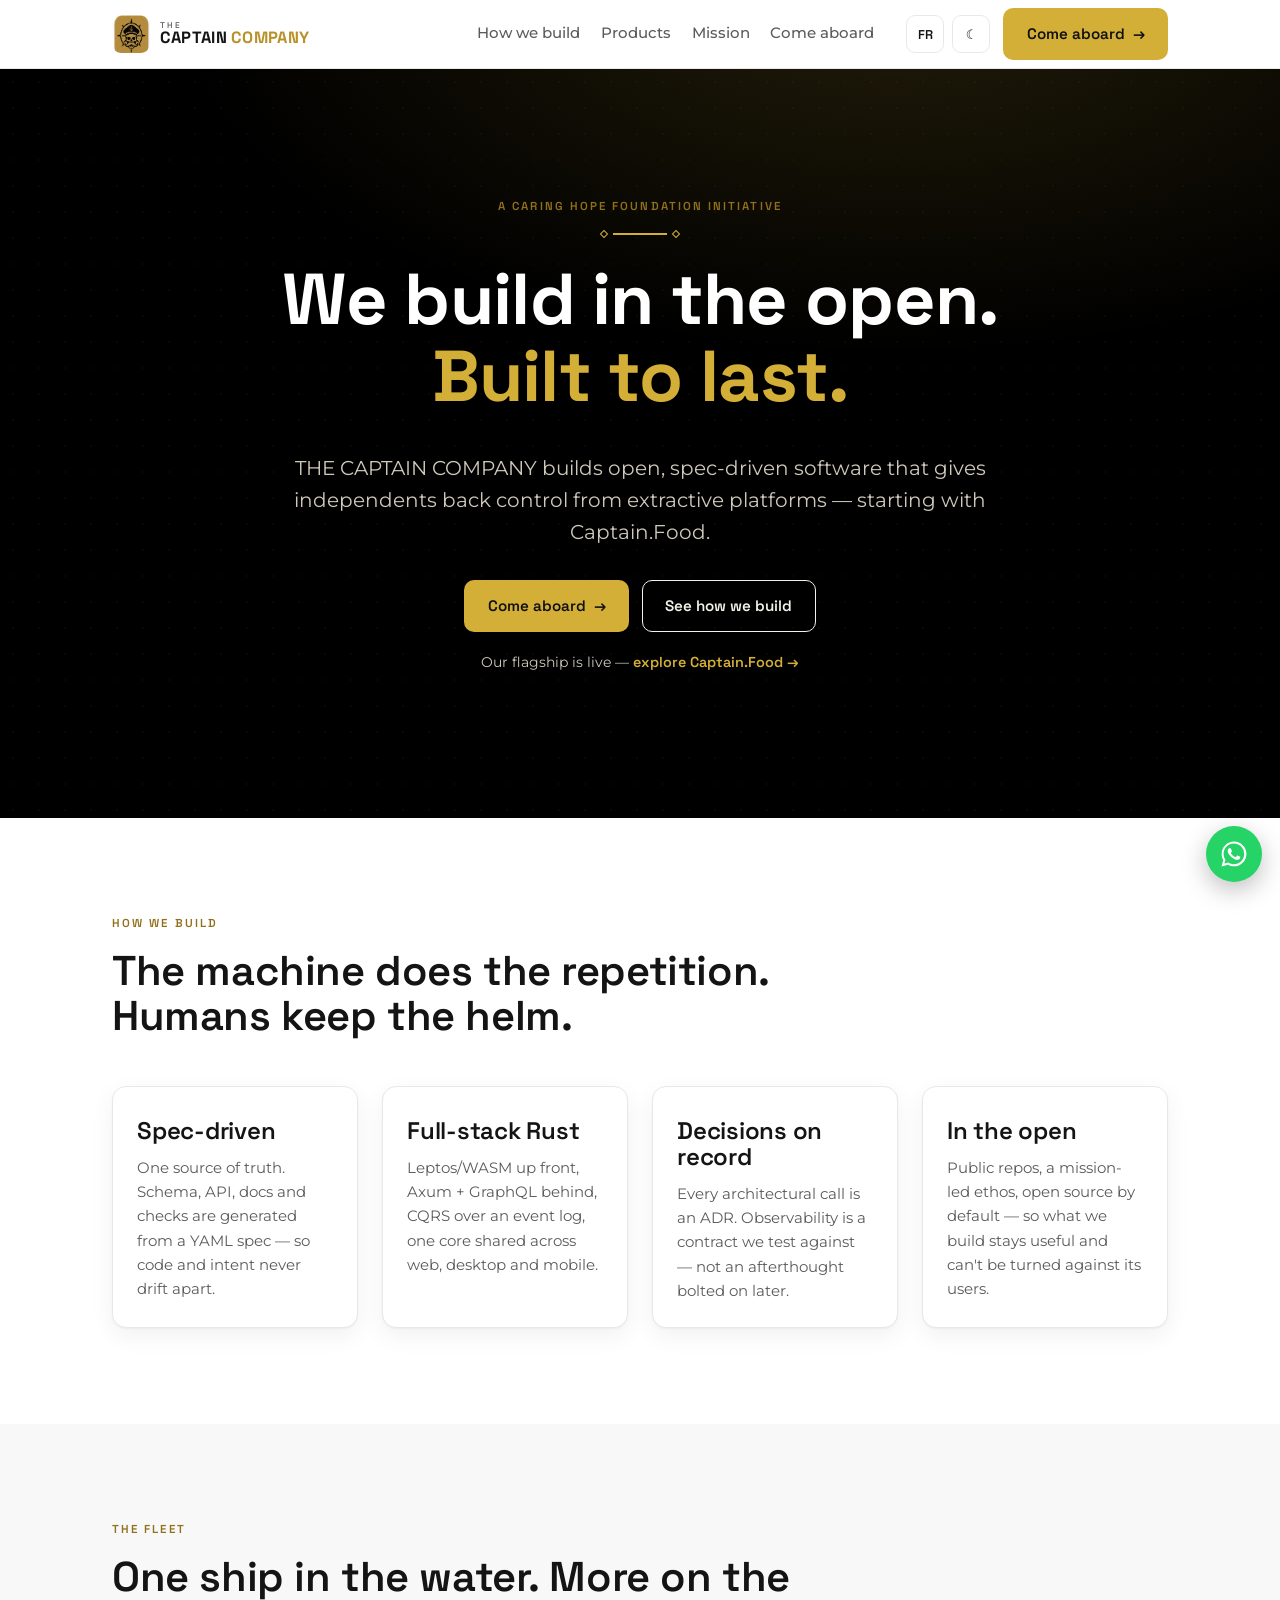
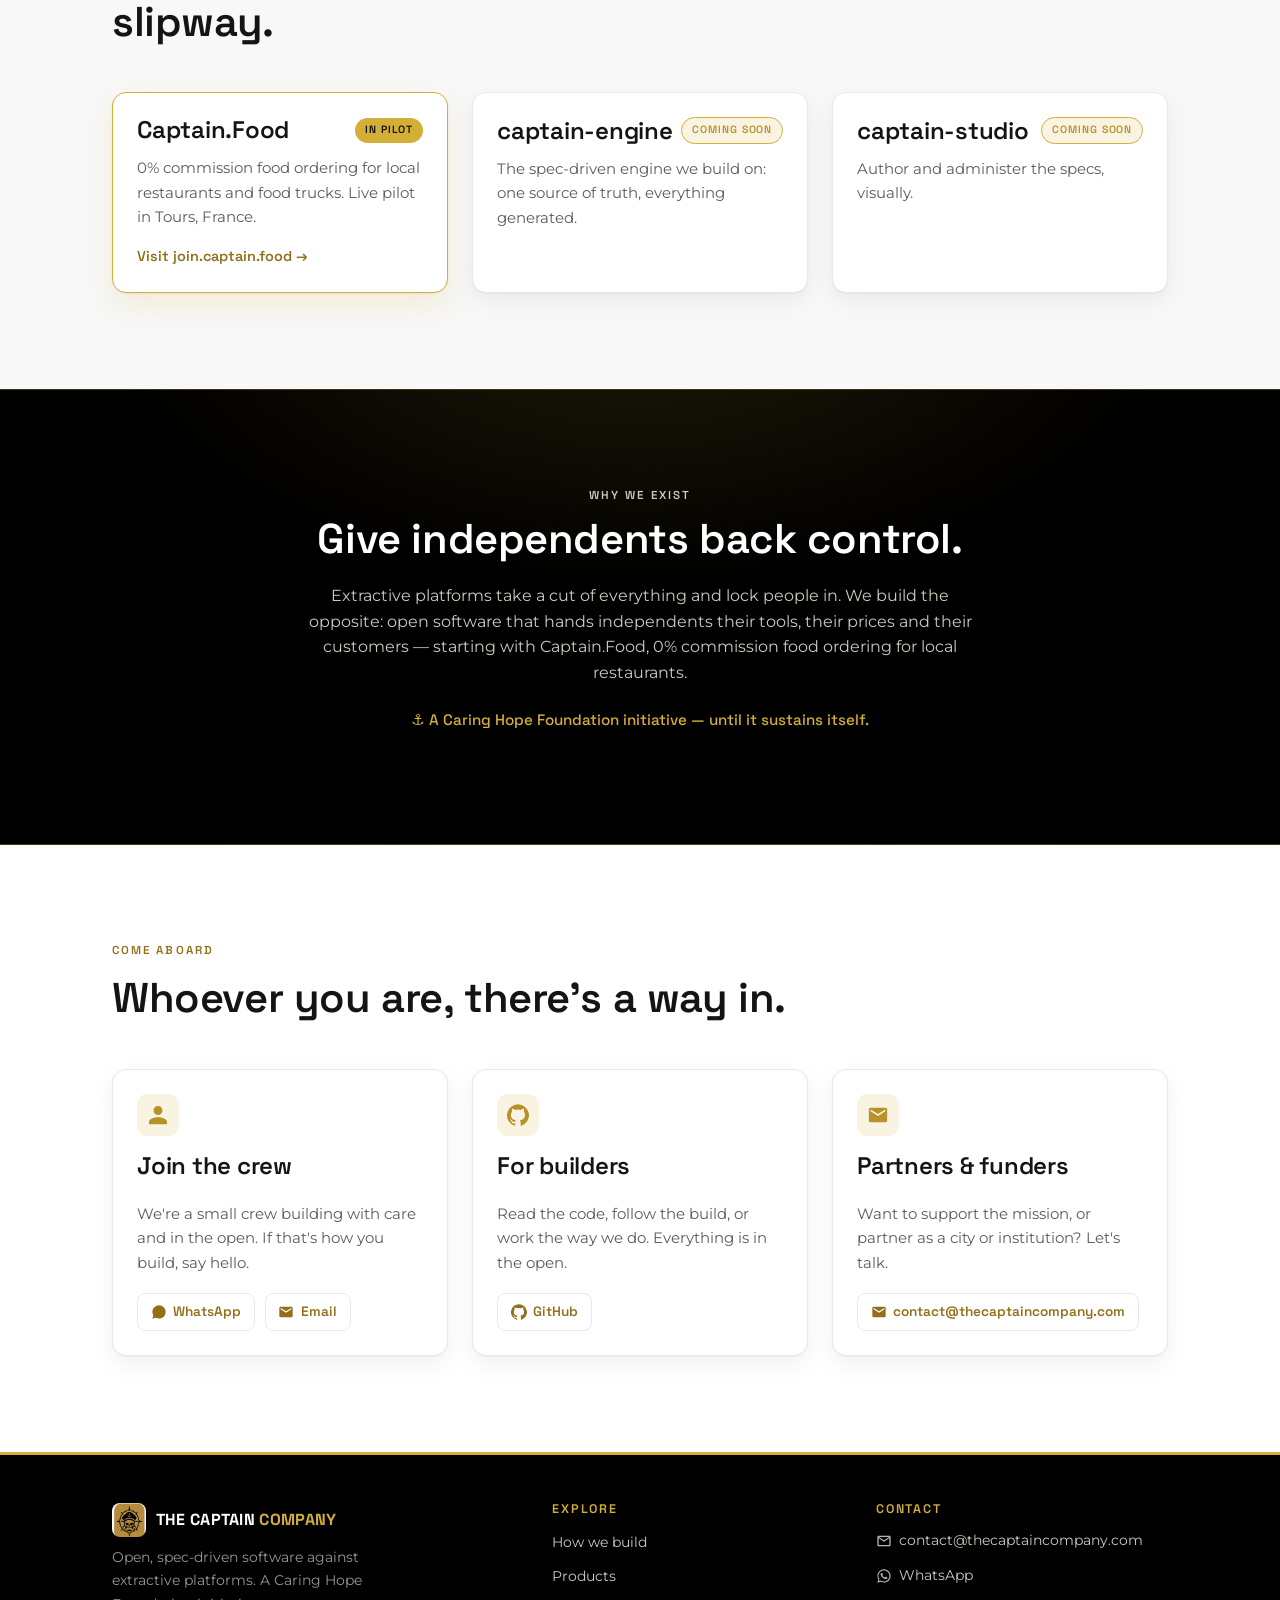
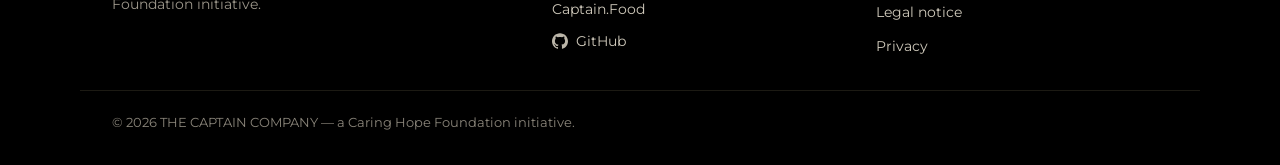
==== commit 7ec6ad40: "Design pass via the agency design agents (UI/Brand/UX) Applied the reconciled recommendations of the" ====
--- a/index.html
+++ b/index.html
@@ -39,12 +39,12 @@
         <a href="#how"><span class="t-en">How we build</span><span class="t-fr">Comment on construit</span></a>
         <a href="#products"><span class="t-en">Products</span><span class="t-fr">Produits</span></a>
         <a href="#mission"><span class="t-en">Mission</span><span class="t-fr">Mission</span></a>
-        <a href="#contact">Contact</a>
+        <a href="#contact"><span class="t-en">Come aboard</span><span class="t-fr">Venez à bord</span></a>
       </nav>
       <div class="nav-tools">
         <button class="icon-btn" data-lang-toggle type="button" aria-label="Switch language">EN</button>
         <button class="icon-btn" data-theme-toggle type="button" aria-label="Switch theme">☾</button>
-        <a class="btn btn-primary nav-cta" href="https://join.captain.food" target="_blank" rel="noopener">Captain.Food →</a>
+        <a class="btn btn-primary nav-cta" href="#contact"><span class="t-en">Come aboard</span><span class="t-fr">Venez à bord</span><span class="btn-arrow" aria-hidden="true">→</span></a>
       </div>
     </div>
   </header>
@@ -66,9 +66,13 @@
             <span class="t-fr">THE CAPTAIN COMPANY construit des logiciels ouverts, pilotés par la spécification, qui rendent aux indépendants le contrôle repris par les plateformes extractives — à commencer par Captain.Food.</span>
           </p>
           <div class="hero-cta">
-            <a class="btn btn-primary" href="https://join.captain.food" target="_blank" rel="noopener"><span class="t-en">Explore Captain.Food</span><span class="t-fr">Découvrir Captain.Food</span></a>
+            <a class="btn btn-primary" href="#contact"><span class="t-en">Come aboard</span><span class="t-fr">Venez à bord</span><span class="btn-arrow" aria-hidden="true">→</span></a>
             <a class="btn btn-ghost" href="#how"><span class="t-en">See how we build</span><span class="t-fr">Voir comment on construit</span></a>
           </div>
+          <p class="hero-note">
+            <span class="t-en">Our flagship is live — <a href="https://join.captain.food" target="_blank" rel="noopener">explore Captain.Food →</a></span>
+            <span class="t-fr">Notre produit phare est en ligne — <a href="https://join.captain.food" target="_blank" rel="noopener">découvrir Captain.Food →</a></span>
+          </p>
         </div>
       </div>
     </section>
@@ -82,22 +86,18 @@
         </div>
         <div class="grid grid-4">
           <div class="card reveal">
-            <span class="num">01</span>
             <h3><span class="t-en">Spec-driven</span><span class="t-fr">Piloté par la spéc</span></h3>
             <p><span class="t-en">One source of truth. Schema, API, docs and checks are generated from a YAML spec — so code and intent never drift apart.</span><span class="t-fr">Une seule source de vérité. Schéma, API, docs et tests sont générés depuis une spéc YAML — le code ne dérive jamais de l'intention.</span></p>
           </div>
           <div class="card reveal">
-            <span class="num">02</span>
             <h3><span class="t-en">Full-stack Rust</span><span class="t-fr">Full-stack Rust</span></h3>
             <p><span class="t-en">Leptos/WASM up front, Axum + GraphQL behind, CQRS over an event log, one core shared across web, desktop and mobile.</span><span class="t-fr">Leptos/WASM à la proue, Axum + GraphQL à la barre, CQRS sur un journal d'événements, un cœur partagé entre web, desktop et mobile.</span></p>
           </div>
           <div class="card reveal">
-            <span class="num">03</span>
             <h3><span class="t-en">Decisions on record</span><span class="t-fr">Décisions tracées</span></h3>
             <p><span class="t-en">Every architectural call is an ADR. Observability is a contract we test against — not an afterthought bolted on later.</span><span class="t-fr">Chaque choix d'architecture est un ADR. L'observabilité est un contrat qu'on teste — pas une rustine ajoutée après coup.</span></p>
           </div>
           <div class="card reveal">
-            <span class="num">04</span>
             <h3><span class="t-en">In the open</span><span class="t-fr">À ciel ouvert</span></h3>
             <p><span class="t-en">Public repos, a mission-led ethos, open source by default — so what we build stays useful and can't be turned against its users.</span><span class="t-fr">Dépôts publics, une éthique guidée par la mission, open source par défaut — ce qu'on construit reste utile et ne peut être retourné contre ses usagers.</span></p>
           </div>
@@ -151,28 +151,28 @@
         </div>
         <div class="grid grid-3">
           <div class="card route reveal">
-            <div class="r-ico"><svg class="ic" viewBox="0 0 24 24"><path d="M12 12c2.7 0 4.9-2.2 4.9-4.9S14.7 2.2 12 2.2 7.1 4.4 7.1 7.1 9.3 12 12 12zm0 2.4c-3.3 0-9.8 1.6-9.8 4.9V22h19.6v-2.7c0-3.3-6.5-4.9-9.8-4.9z"/></svg></div>
+            <div class="r-ico"><svg class="ic" viewBox="0 0 24 24" aria-hidden="true" focusable="false"><path d="M12 12c2.7 0 4.9-2.2 4.9-4.9S14.7 2.2 12 2.2 7.1 4.4 7.1 7.1 9.3 12 12 12zm0 2.4c-3.3 0-9.8 1.6-9.8 4.9V22h19.6v-2.7c0-3.3-6.5-4.9-9.8-4.9z"/></svg></div>
             <h3><span class="t-en">Join the crew</span><span class="t-fr">Rejoindre l'équipage</span></h3>
             <p><span class="t-en">We're a small crew building with care and in the open. If that's how you build, say hello.</span><span class="t-fr">Nous sommes un petit équipage qui construit avec soin, à ciel ouvert. Si c'est votre façon de faire, écrivez-nous.</span></p>
             <div class="r-links">
-              <a class="link-chip" data-wa href="#"><svg class="ic" viewBox="0 0 24 24"><path d="M12.04 2C6.58 2 2.13 6.45 2.13 11.91c0 1.75.46 3.45 1.32 4.95L2 22l5.25-1.38c1.45.79 3.08 1.21 4.79 1.21h.004c5.46 0 9.91-4.45 9.91-9.91C22.04 6.45 17.5 2 12.04 2z"/></svg> WhatsApp</a>
-              <a class="link-chip" href="mailto:contact@thecaptaincompany.com"><svg class="ic" viewBox="0 0 24 24"><path d="M20 4H4c-1.1 0-2 .9-2 2v12c0 1.1.9 2 2 2h16c1.1 0 2-.9 2-2V6c0-1.1-.9-2-2-2zm0 4-8 5-8-5V6l8 5 8-5v2z"/></svg> Email</a>
+              <a class="link-chip" data-wa href="#"><svg class="ic" viewBox="0 0 24 24" aria-hidden="true" focusable="false"><path d="M12.04 2C6.58 2 2.13 6.45 2.13 11.91c0 1.75.46 3.45 1.32 4.95L2 22l5.25-1.38c1.45.79 3.08 1.21 4.79 1.21h.004c5.46 0 9.91-4.45 9.91-9.91C22.04 6.45 17.5 2 12.04 2z"/></svg> WhatsApp</a>
+              <a class="link-chip" href="mailto:contact@thecaptaincompany.com"><svg class="ic" viewBox="0 0 24 24" aria-hidden="true" focusable="false"><path d="M20 4H4c-1.1 0-2 .9-2 2v12c0 1.1.9 2 2 2h16c1.1 0 2-.9 2-2V6c0-1.1-.9-2-2-2zm0 4-8 5-8-5V6l8 5 8-5v2z"/></svg> Email</a>
             </div>
           </div>
           <div class="card route reveal">
-            <div class="r-ico"><svg class="ic" viewBox="0 0 24 24"><path d="M12 .3a12 12 0 0 0-3.8 23.4c.6.1.8-.3.8-.6v-2c-3.3.7-4-1.6-4-1.6-.6-1.4-1.3-1.8-1.3-1.8-1.1-.7 0-.7 0-.7 1.2 0 1.8 1.2 1.8 1.2 1.1 1.8 2.8 1.3 3.5 1 .1-.8.4-1.3.8-1.6-2.7-.3-5.5-1.3-5.5-5.9 0-1.3.5-2.4 1.2-3.2 0-.4-.5-1.6.2-3.2 0 0 1-.3 3.3 1.2a11.5 11.5 0 0 1 6 0C17.3 5 18.3 5.3 18.3 5.3c.7 1.6.2 2.8.1 3.2.8.8 1.2 1.9 1.2 3.2 0 4.6-2.8 5.6-5.5 5.9.4.4.8 1.1.8 2.2v3.3c0 .3.2.7.8.6A12 12 0 0 0 12 .3z"/></svg></div>
+            <div class="r-ico"><svg class="ic" viewBox="0 0 24 24" aria-hidden="true" focusable="false"><path d="M12 .3a12 12 0 0 0-3.8 23.4c.6.1.8-.3.8-.6v-2c-3.3.7-4-1.6-4-1.6-.6-1.4-1.3-1.8-1.3-1.8-1.1-.7 0-.7 0-.7 1.2 0 1.8 1.2 1.8 1.2 1.1 1.8 2.8 1.3 3.5 1 .1-.8.4-1.3.8-1.6-2.7-.3-5.5-1.3-5.5-5.9 0-1.3.5-2.4 1.2-3.2 0-.4-.5-1.6.2-3.2 0 0 1-.3 3.3 1.2a11.5 11.5 0 0 1 6 0C17.3 5 18.3 5.3 18.3 5.3c.7 1.6.2 2.8.1 3.2.8.8 1.2 1.9 1.2 3.2 0 4.6-2.8 5.6-5.5 5.9.4.4.8 1.1.8 2.2v3.3c0 .3.2.7.8.6A12 12 0 0 0 12 .3z"/></svg></div>
             <h3><span class="t-en">For builders</span><span class="t-fr">Pour les bâtisseurs</span></h3>
             <p><span class="t-en">Read the code, follow the build, or work the way we do. Everything is in the open.</span><span class="t-fr">Lisez le code, suivez la construction, ou travaillez comme nous. Tout est ouvert.</span></p>
             <div class="r-links">
-              <a class="link-chip" href="https://github.com/TheCaptainCompany" target="_blank" rel="noopener"><svg class="ic" viewBox="0 0 24 24"><path d="M12 .3a12 12 0 0 0-3.8 23.4c.6.1.8-.3.8-.6v-2c-3.3.7-4-1.6-4-1.6-.6-1.4-1.3-1.8-1.3-1.8-1.1-.7 0-.7 0-.7 1.2 0 1.8 1.2 1.8 1.2 1.1 1.8 2.8 1.3 3.5 1 .1-.8.4-1.3.8-1.6-2.7-.3-5.5-1.3-5.5-5.9 0-1.3.5-2.4 1.2-3.2 0-.4-.5-1.6.2-3.2 0 0 1-.3 3.3 1.2a11.5 11.5 0 0 1 6 0C17.3 5 18.3 5.3 18.3 5.3c.7 1.6.2 2.8.1 3.2.8.8 1.2 1.9 1.2 3.2 0 4.6-2.8 5.6-5.5 5.9.4.4.8 1.1.8 2.2v3.3c0 .3.2.7.8.6A12 12 0 0 0 12 .3z"/></svg> GitHub</a>
+              <a class="link-chip" href="https://github.com/TheCaptainCompany" target="_blank" rel="noopener"><svg class="ic" viewBox="0 0 24 24" aria-hidden="true" focusable="false"><path d="M12 .3a12 12 0 0 0-3.8 23.4c.6.1.8-.3.8-.6v-2c-3.3.7-4-1.6-4-1.6-.6-1.4-1.3-1.8-1.3-1.8-1.1-.7 0-.7 0-.7 1.2 0 1.8 1.2 1.8 1.2 1.1 1.8 2.8 1.3 3.5 1 .1-.8.4-1.3.8-1.6-2.7-.3-5.5-1.3-5.5-5.9 0-1.3.5-2.4 1.2-3.2 0-.4-.5-1.6.2-3.2 0 0 1-.3 3.3 1.2a11.5 11.5 0 0 1 6 0C17.3 5 18.3 5.3 18.3 5.3c.7 1.6.2 2.8.1 3.2.8.8 1.2 1.9 1.2 3.2 0 4.6-2.8 5.6-5.5 5.9.4.4.8 1.1.8 2.2v3.3c0 .3.2.7.8.6A12 12 0 0 0 12 .3z"/></svg> GitHub</a>
             </div>
           </div>
           <div class="card route reveal">
-            <div class="r-ico"><svg class="ic" viewBox="0 0 24 24"><path d="M20 4H4c-1.1 0-2 .9-2 2v12c0 1.1.9 2 2 2h16c1.1 0 2-.9 2-2V6c0-1.1-.9-2-2-2zm0 4-8 5-8-5V6l8 5 8-5v2z"/></svg></div>
+            <div class="r-ico"><svg class="ic" viewBox="0 0 24 24" aria-hidden="true" focusable="false"><path d="M20 4H4c-1.1 0-2 .9-2 2v12c0 1.1.9 2 2 2h16c1.1 0 2-.9 2-2V6c0-1.1-.9-2-2-2zm0 4-8 5-8-5V6l8 5 8-5v2z"/></svg></div>
             <h3><span class="t-en">Partners &amp; funders</span><span class="t-fr">Partenaires &amp; financeurs</span></h3>
             <p><span class="t-en">Want to support the mission, or partner as a city or institution? Let's talk.</span><span class="t-fr">Envie de soutenir la mission, ou de nous accompagner comme ville ou institution ? Parlons-en.</span></p>
             <div class="r-links">
-              <a class="link-chip" href="mailto:contact@thecaptaincompany.com"><svg class="ic" viewBox="0 0 24 24"><path d="M20 4H4c-1.1 0-2 .9-2 2v12c0 1.1.9 2 2 2h16c1.1 0 2-.9 2-2V6c0-1.1-.9-2-2-2zm0 4-8 5-8-5V6l8 5 8-5v2z"/></svg> contact@thecaptaincompany.com</a>
+              <a class="link-chip" href="mailto:contact@thecaptaincompany.com"><svg class="ic" viewBox="0 0 24 24" aria-hidden="true" focusable="false"><path d="M20 4H4c-1.1 0-2 .9-2 2v12c0 1.1.9 2 2 2h16c1.1 0 2-.9 2-2V6c0-1.1-.9-2-2-2zm0 4-8 5-8-5V6l8 5 8-5v2z"/></svg> contact@thecaptaincompany.com</a>
             </div>
           </div>
         </div>
--- a/styles.css
+++ b/styles.css
@@ -250,3 +250,81 @@
 .reveal { opacity: 0; transform: translateY(14px); transition: opacity .6s ease, transform .6s ease; }
 .reveal.in { opacity: 1; transform: none; }
 @media (prefers-reduced-motion: reduce) { .reveal { opacity: 1; transform: none; } .btn:hover, .card:hover { transform: none; } }
+
+/* ===================================================================
+   Design pass — UI Designer · Brand Guardian · UX Architect
+   =================================================================== */
+
+/* AA-passing gold for text on light surfaces (fills stay #D4AF37) */
+:root { --gold-ink: #92701a; }
+.eyebrow, .product .p-link, .link-chip, .back-link { color: var(--gold-ink); }
+:root[data-theme="dark"] .eyebrow,
+:root[data-theme="dark"] .product .p-link,
+:root[data-theme="dark"] .link-chip,
+:root[data-theme="dark"] .back-link { color: var(--gold); }
+
+/* Type scale to the brand guide (H1 72 / H3 24) */
+h1 { font-size: clamp(2.4rem, 6vw, 4.5rem); }
+h3 { font-size: clamp(1.15rem, 2vw, 1.5rem); }
+
+/* Buttons: guide = rounded rectangle (not full pill), with trailing arrow */
+.btn { border-radius: 10px; }
+.link-chip { border-radius: 8px; }
+.btn-arrow { display: inline-block; transition: transform .18s ease; }
+.btn:hover .btn-arrow { transform: translateX(3px); }
+
+/* Spacing snapped to the 4px scale */
+.grid { gap: 1.5rem; }
+.section-head { margin-bottom: 3rem; }
+
+/* Keyboard focus — a visible gold ring everywhere (was missing) */
+.btn:focus-visible,
+.icon-btn:focus-visible,
+.link-chip:focus-visible,
+.nav-links a:focus-visible,
+.footer-list a:focus-visible,
+a.product:focus-visible,
+.hero-note a:focus-visible,
+[data-theme-toggle]:focus-visible,
+[data-lang-toggle]:focus-visible {
+  outline: 2px solid var(--gold);
+  outline-offset: 3px;
+}
+:root[data-theme="dark"] .btn-primary:focus-visible { outline-color: #fff; }
+
+/* Feature the one live product (Captain.Food) vs the two "coming soon" */
+a.product:not(.is-soon) {
+  border-color: var(--gold);
+  box-shadow: 0 1px 2px rgba(0,0,0,.05), 0 12px 30px rgba(212,175,55,.16);
+}
+a.product:not(.is-soon):hover {
+  box-shadow: 0 1px 2px rgba(0,0,0,.05), 0 16px 40px rgba(212,175,55,.24);
+}
+
+/* "How we build" cards: gold top-accent wipes in on hover (replaces 01–04) */
+#how .card { overflow: hidden; }
+#how .card::before {
+  content: ""; position: absolute; top: 0; left: 1.5rem; right: 1.5rem; height: 2px;
+  background: var(--gold); border-radius: 0 0 2px 2px;
+  transform: scaleX(0); transform-origin: left; transition: transform .28s ease;
+}
+#how .card:hover::before { transform: scaleX(1); }
+@media (prefers-reduced-motion: reduce) { #how .card::before { display: none; } }
+
+/* Mission: a distinct dark band in both themes (gold hairline + faint radial) */
+.mission {
+  background: radial-gradient(900px 480px at 50% -20%, rgba(212,175,55,.15), transparent 60%), #000;
+  border-block: 1px solid rgba(212,175,55,.30);
+  position: relative; overflow: hidden;
+}
+
+/* Hero support note — Captain.Food demoted to proof, not the primary CTA */
+.hero-note { margin-top: 1.2rem; font-size: 0.9rem; color: #cfc9bb; }
+.hero-note a { color: var(--gold); font-family: var(--font-display); font-weight: 600; }
+
+/* Keep a persistent router CTA on the mobile header (was hidden < 860px) */
+@media (max-width: 860px) {
+  .nav-tools { margin-left: auto; }
+  .nav-cta { display: inline-flex; padding: 0.55rem 0.95rem; font-size: 0.85rem; }
+}
+@media (max-width: 520px) { .brand-word { display: none; } }
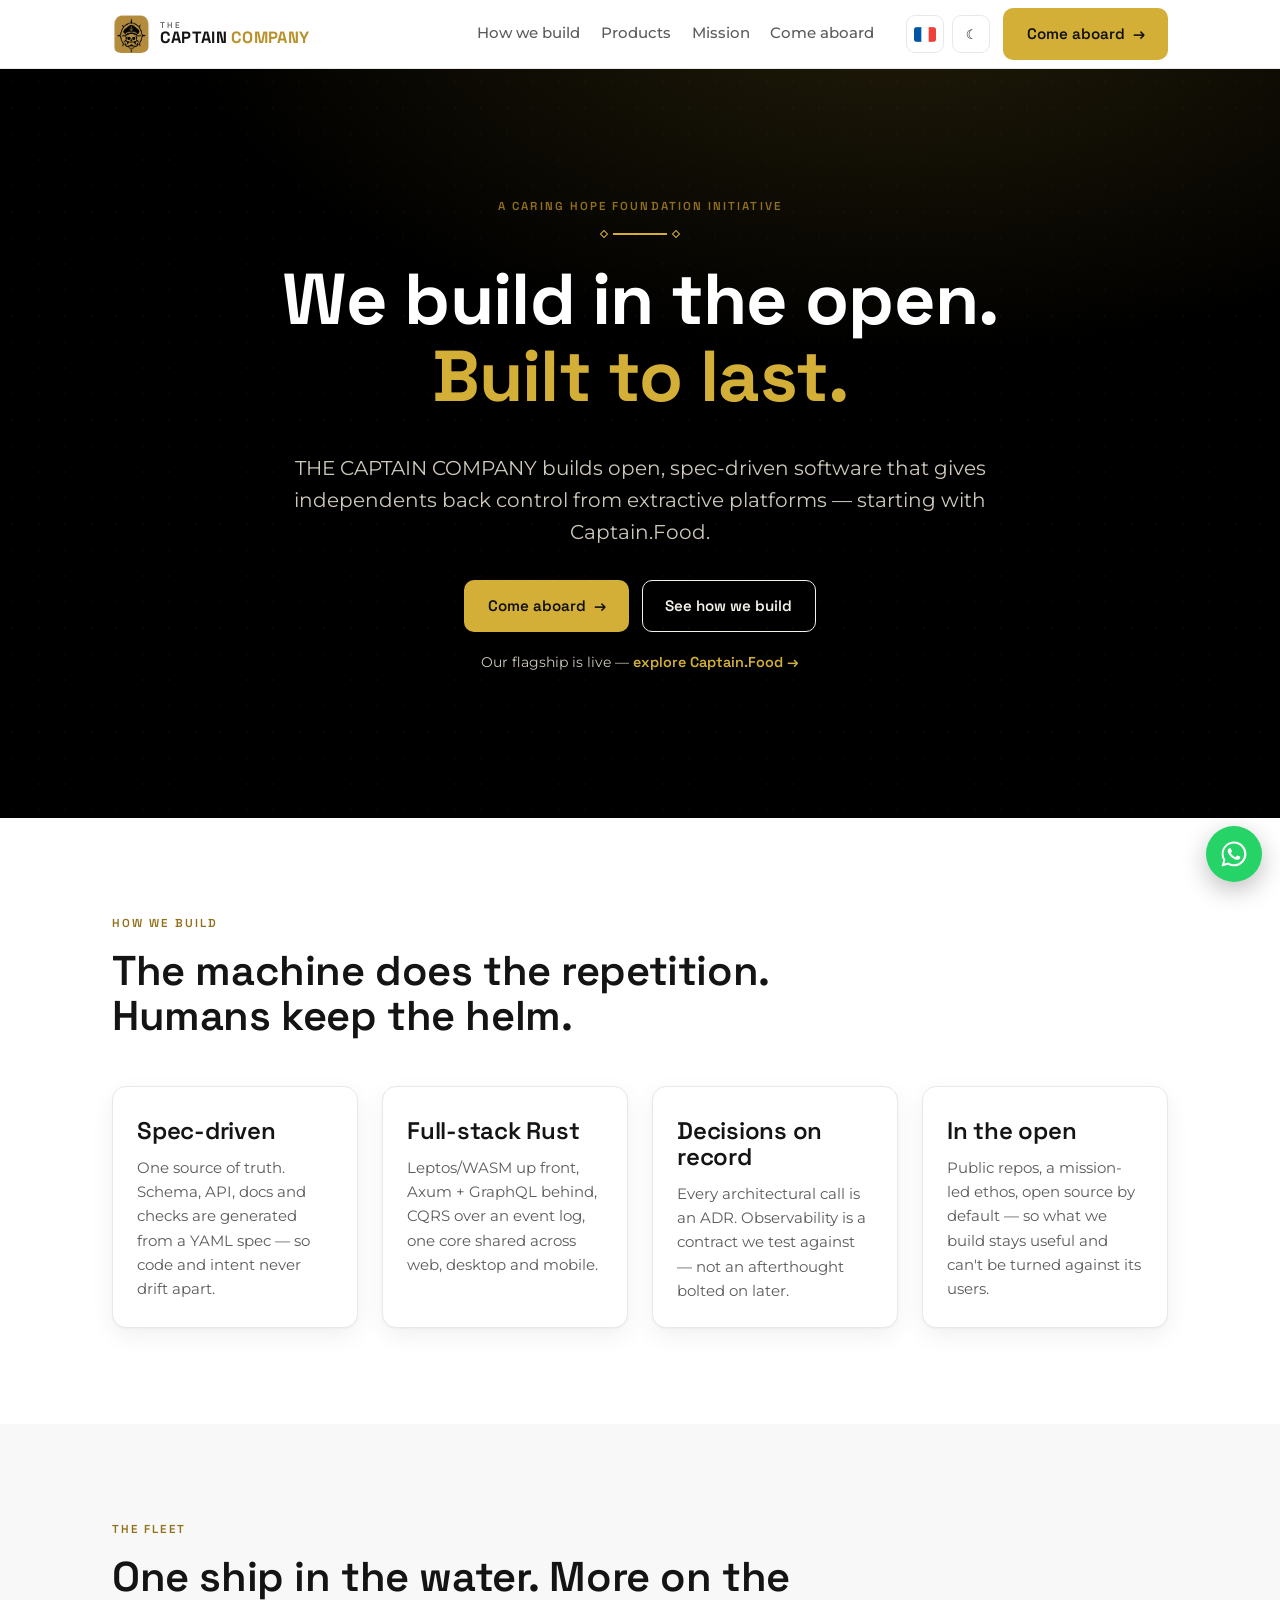
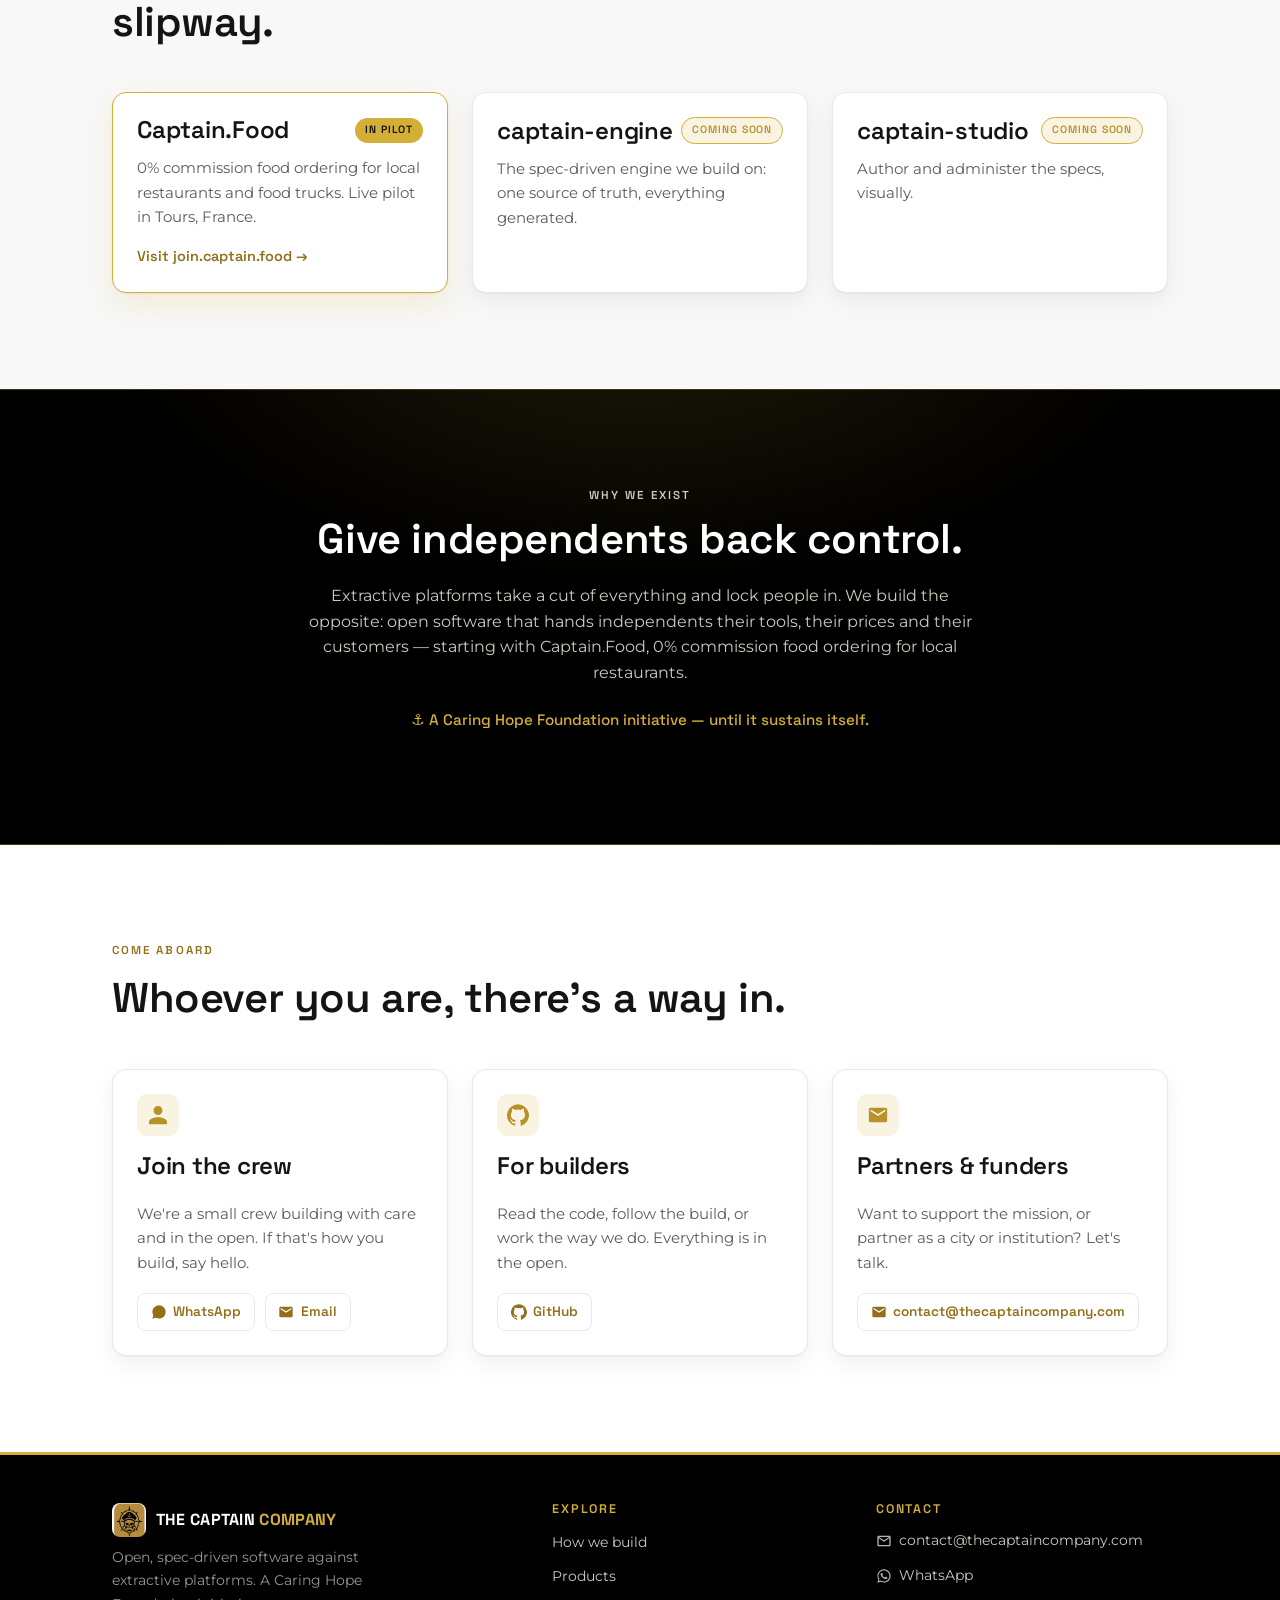
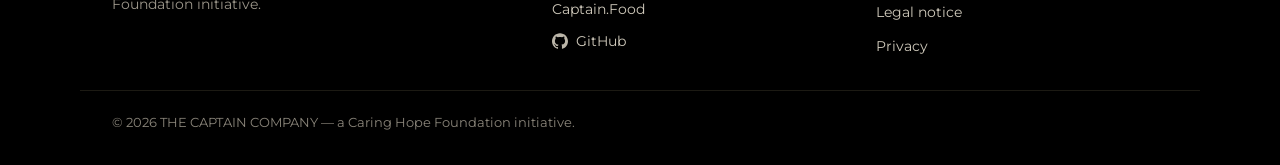
==== commit 2fb0f057: "Language toggle: use flag icons (Tricolore / Union Jack) Replace the FR/EN text toggle with inline-S" ====
--- a/index.html
+++ b/index.html
@@ -42,7 +42,7 @@
         <a href="#contact"><span class="t-en">Come aboard</span><span class="t-fr">Venez à bord</span></a>
       </nav>
       <div class="nav-tools">
-        <button class="icon-btn" data-lang-toggle type="button" aria-label="Switch language">EN</button>
+        <button class="icon-btn lang-btn" data-lang-toggle type="button" aria-label="Switch language"></button>
         <button class="icon-btn" data-theme-toggle type="button" aria-label="Switch theme">☾</button>
         <a class="btn btn-primary nav-cta" href="#contact"><span class="t-en">Come aboard</span><span class="t-fr">Venez à bord</span><span class="btn-arrow" aria-hidden="true">→</span></a>
       </div>
--- a/styles.css
+++ b/styles.css
@@ -328,3 +328,8 @@
   .nav-cta { display: inline-flex; padding: 0.55rem 0.95rem; font-size: 0.85rem; }
 }
 @media (max-width: 520px) { .brand-word { display: none; } }
+
+/* Flag language toggle */
+.lang-btn { padding: 0; }
+.lang-btn .flag { width: 22px; height: 15px; border-radius: 3px; display: block; box-shadow: inset 0 0 0 1px rgba(0,0,0,.18); }
+:root[data-theme="dark"] .lang-btn .flag { box-shadow: inset 0 0 0 1px rgba(255,255,255,.22); }
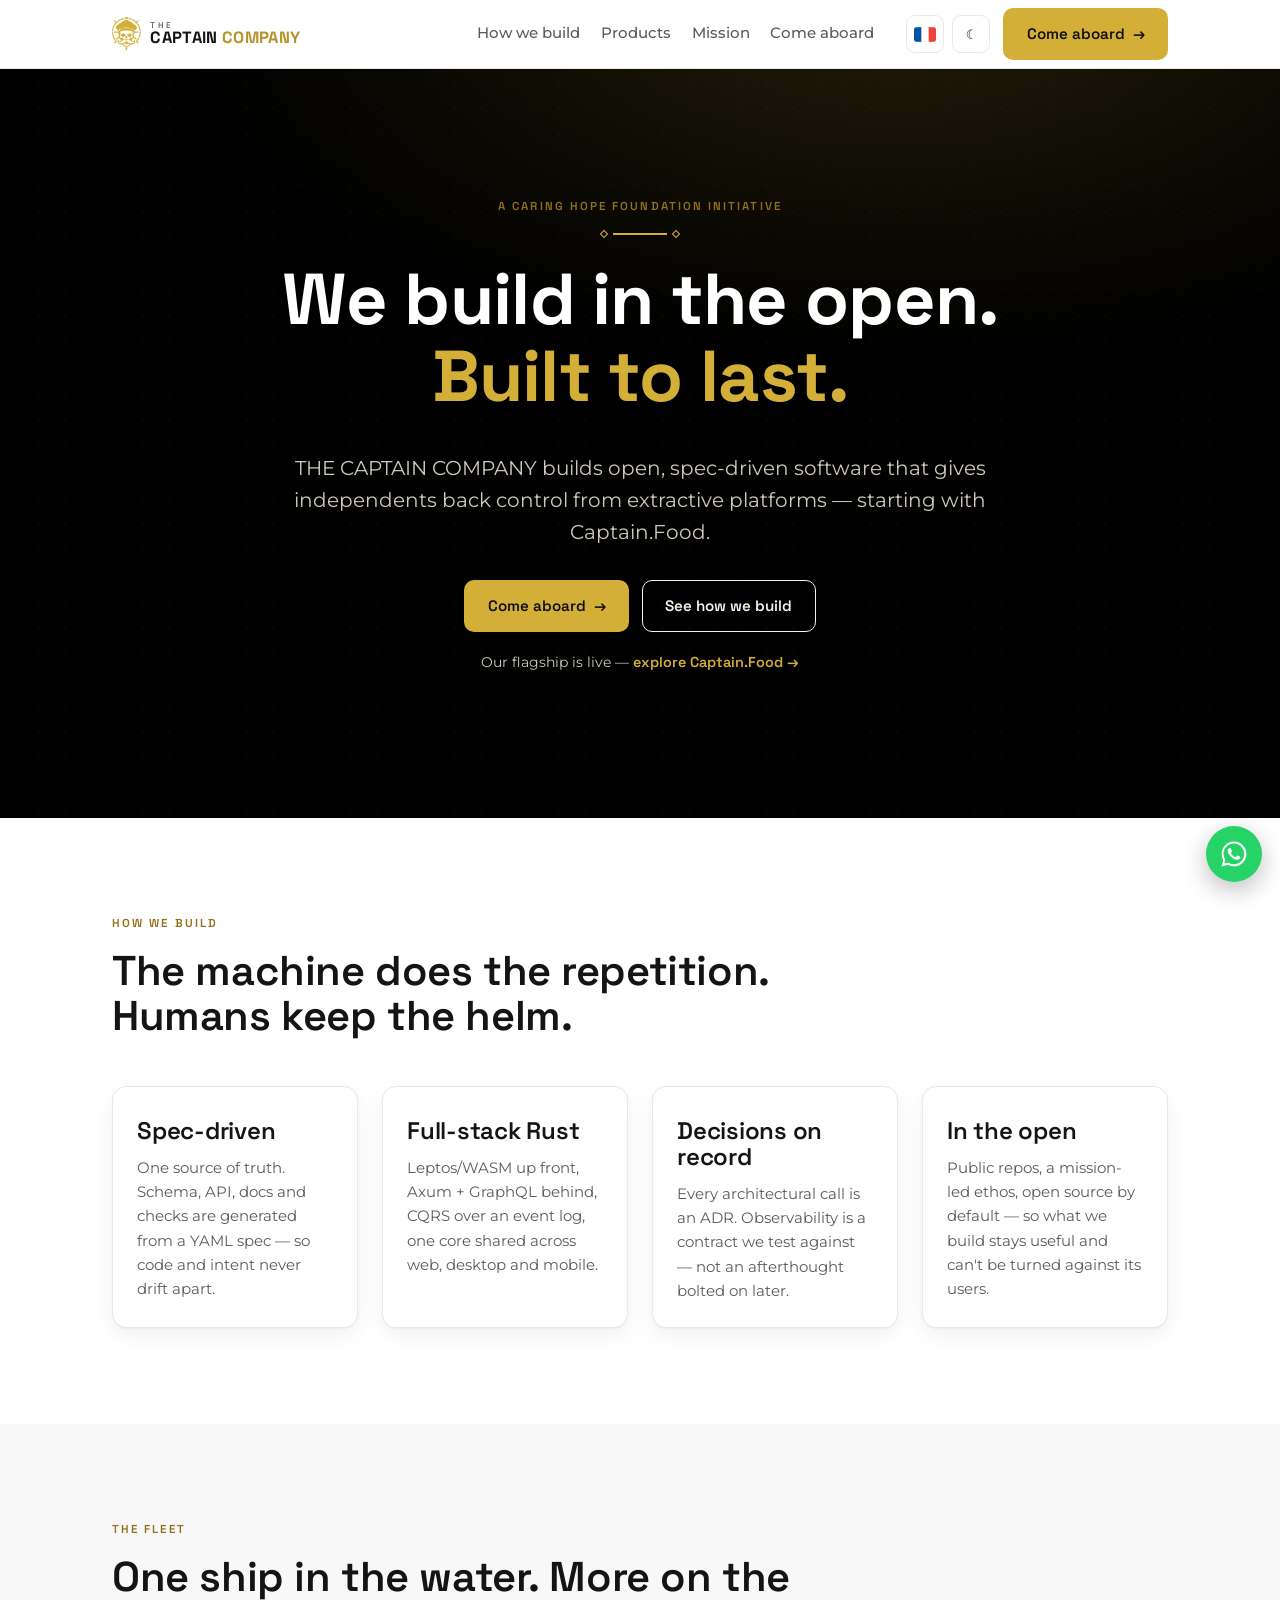
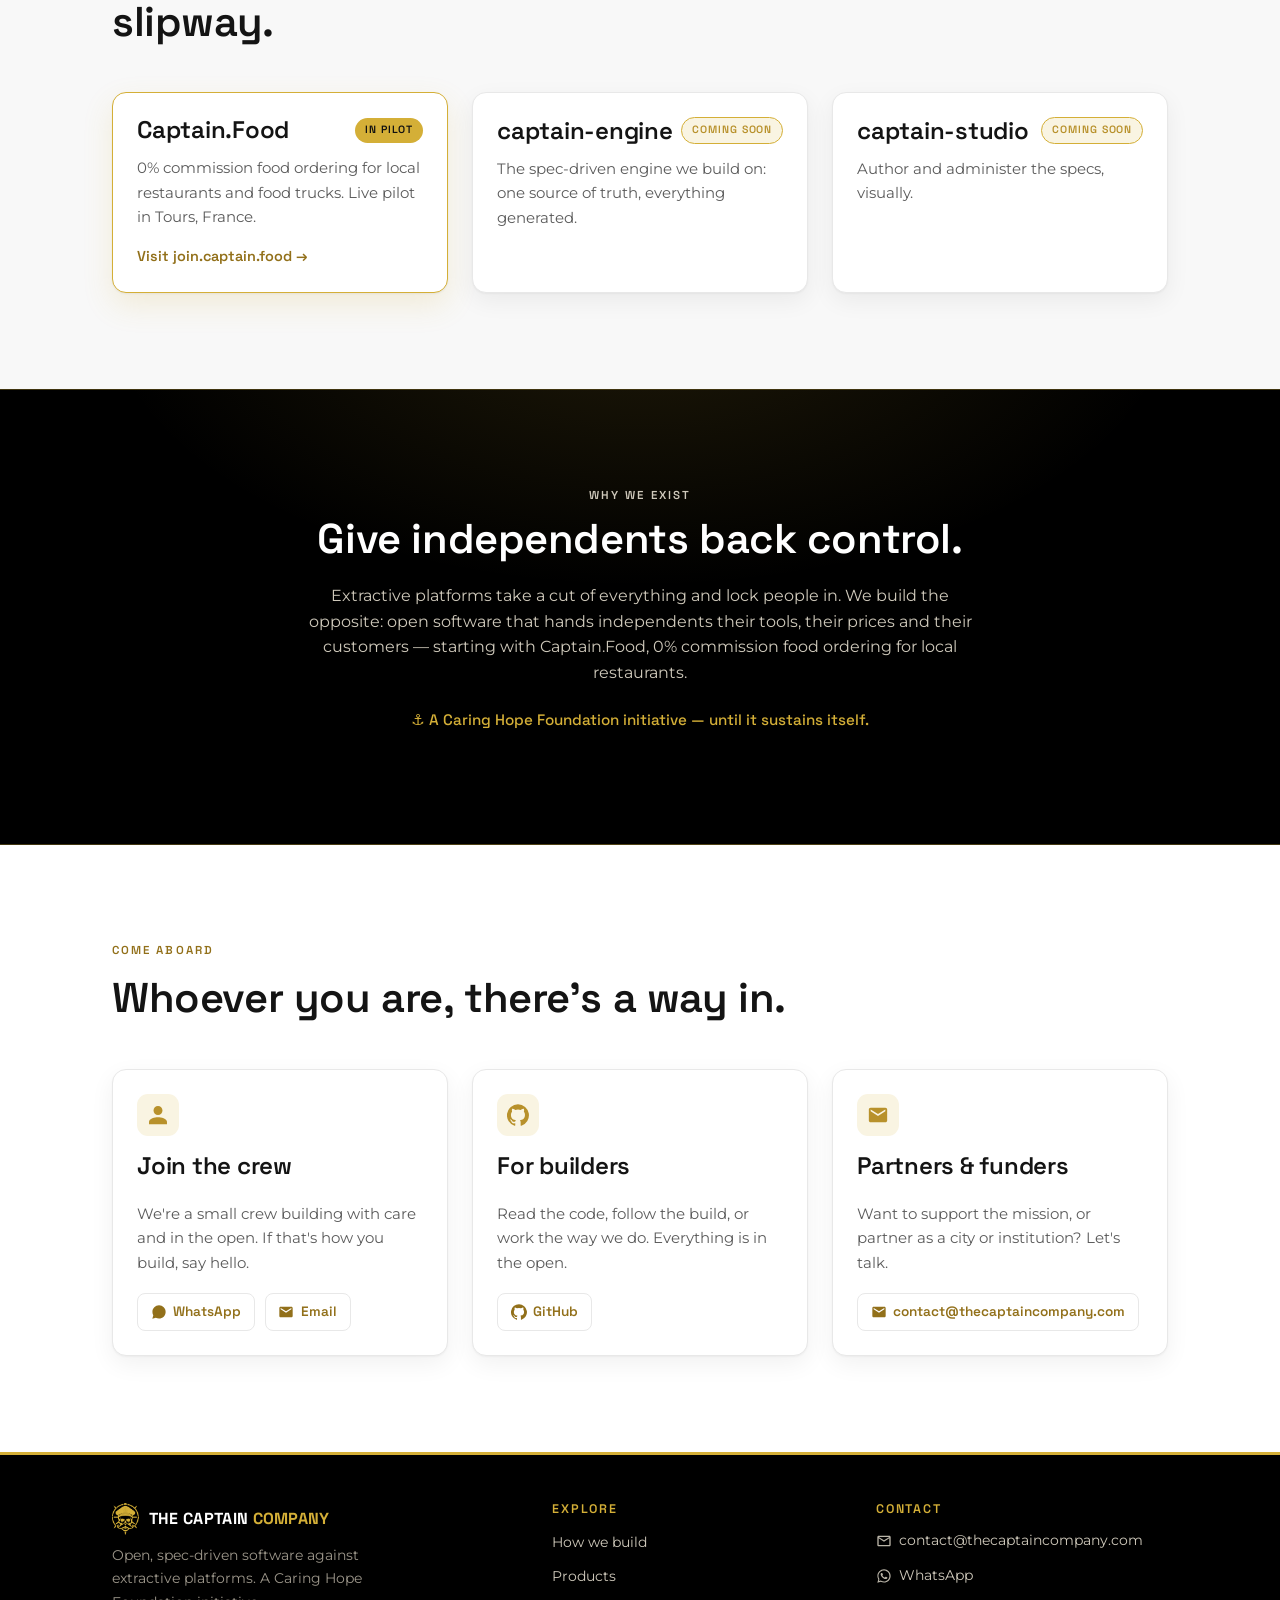
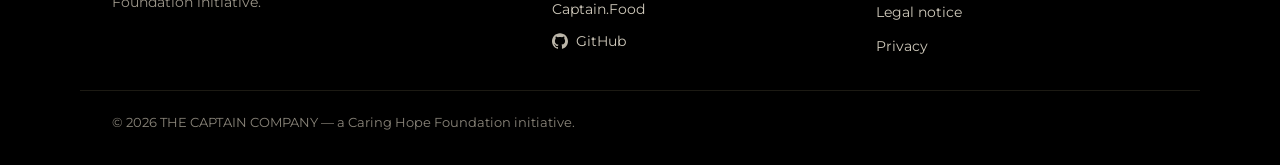
==== commit e1adb3fe: "Header/footer mark: all-gold emblem (compass + skull, no tile) Recolor the emblem to a single gold o" ====
--- a/index.html
+++ b/index.html
@@ -29,7 +29,7 @@
   <header class="site-header">
     <div class="container nav">
       <a class="brand" href="/" aria-label="THE CAPTAIN COMPANY">
-        <img class="brand-badge" src="/assets/brand/icon-gold.png" alt="" width="38" height="38" />
+        <img class="brand-badge" src="/assets/brand/emblem-gold.png" alt="" height="34" />
         <span class="brand-word">
           <span class="b-the">THE</span>
           <span class="b-main">CAPTAIN <span class="b-co">COMPANY</span></span>
--- a/styles.css
+++ b/styles.css
@@ -110,7 +110,7 @@
 }
 .nav { display: flex; align-items: center; gap: 1rem; height: 68px; }
 .brand { display: flex; align-items: center; gap: 0.6rem; }
-.brand-badge { width: 38px; height: 38px; border-radius: 9px; }
+.brand-badge { height: 34px; width: auto; display: block; }
 .brand-word { font-family: var(--font-display); font-weight: 700; line-height: 0.92; letter-spacing: 0.02em; }
 .brand-word .b-the { display: block; font-size: 0.52rem; letter-spacing: 0.32em; font-weight: 500; color: var(--muted); }
 .brand-word .b-main { font-size: 1.02rem; }
@@ -222,7 +222,7 @@
 .site-footer { background: #000; color: #cfc9bb; padding-block: 3rem 2rem; border-top: 3px solid var(--gold); }
 .footer-grid { display: grid; grid-template-columns: 1.4fr 1fr 1fr; gap: 2rem; }
 .footer-brand { display: flex; align-items: center; gap: 0.6rem; margin-bottom: 0.6rem; }
-.footer-brand img { width: 34px; height: 34px; border-radius: 8px; }
+.footer-brand img { height: 32px; width: auto; }
 .footer-brand .fw { font-family: var(--font-display); font-weight: 700; color: #fff; letter-spacing: 0.02em; }
 .footer-brand .fw .b-co { color: var(--gold); }
 .footer-tag { font-size: 0.9rem; color: #9c968a; max-width: 34ch; }
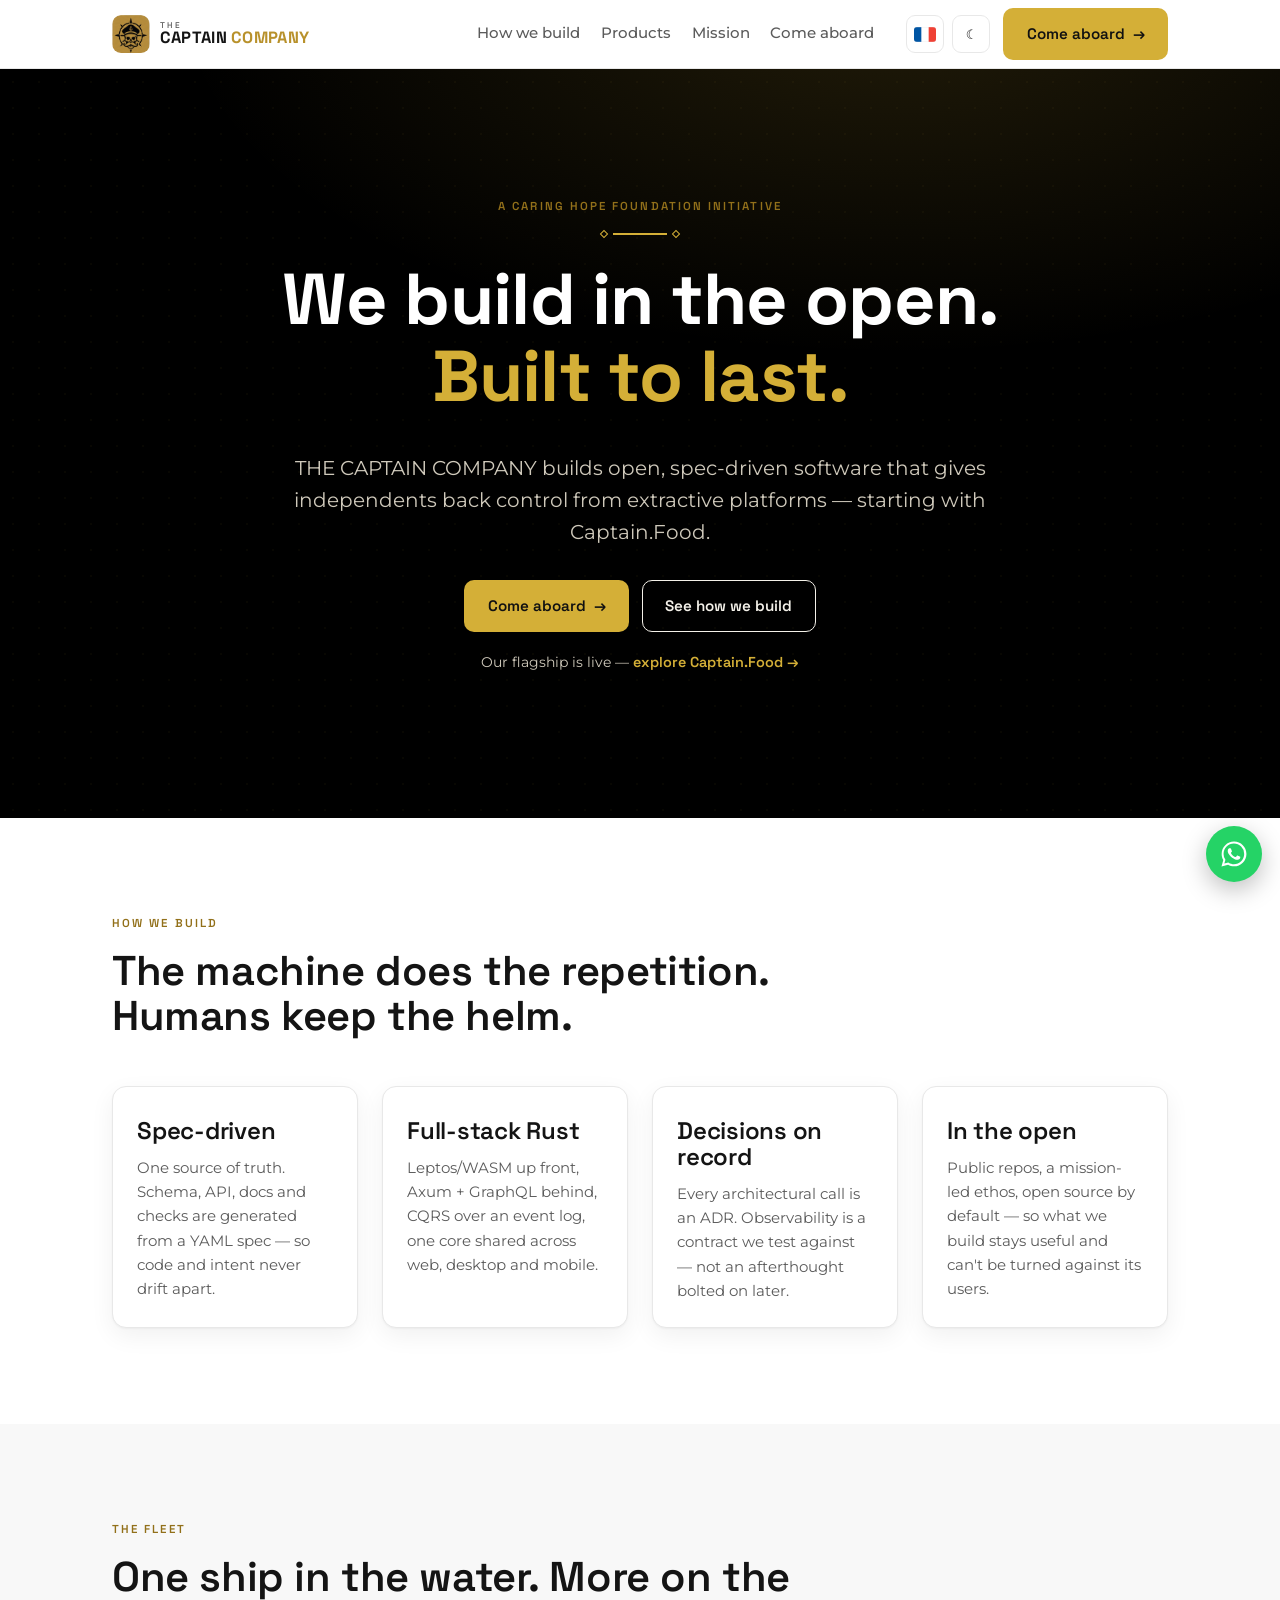
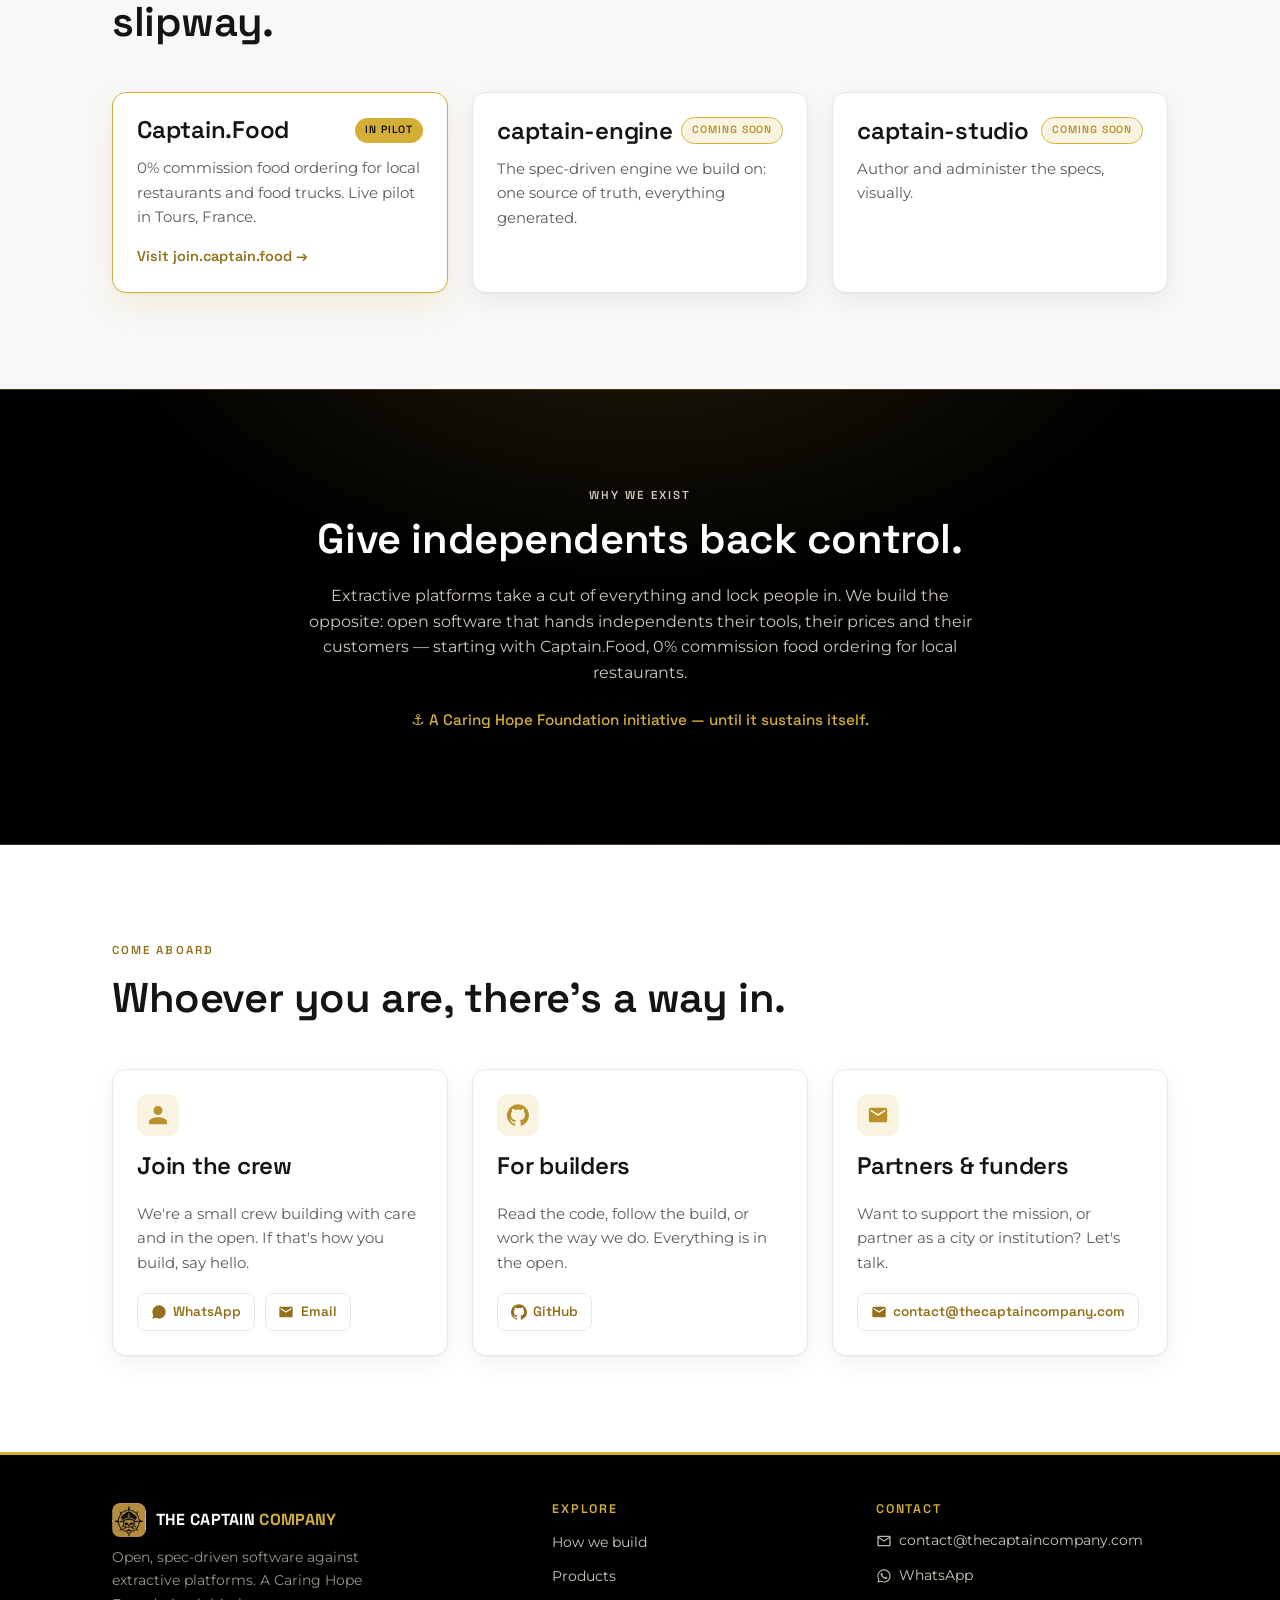
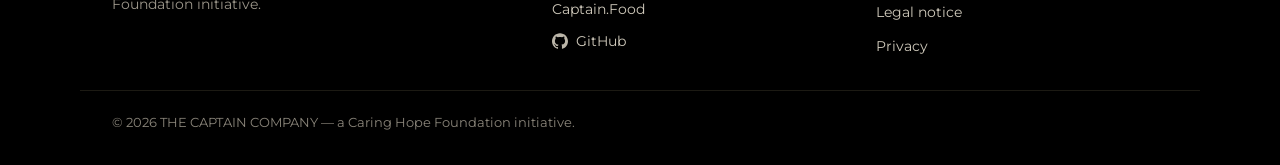
==== commit 4ae64aec: "Revert "Header/footer mark: all-gold emblem (compass + skull, no tile)" This reverts commit e1adb3fe" ====
--- a/index.html
+++ b/index.html
@@ -29,7 +29,7 @@
   <header class="site-header">
     <div class="container nav">
       <a class="brand" href="/" aria-label="THE CAPTAIN COMPANY">
-        <img class="brand-badge" src="/assets/brand/emblem-gold.png" alt="" height="34" />
+        <img class="brand-badge" src="/assets/brand/icon-gold.png" alt="" width="38" height="38" />
         <span class="brand-word">
           <span class="b-the">THE</span>
           <span class="b-main">CAPTAIN <span class="b-co">COMPANY</span></span>
--- a/styles.css
+++ b/styles.css
@@ -110,7 +110,7 @@
 }
 .nav { display: flex; align-items: center; gap: 1rem; height: 68px; }
 .brand { display: flex; align-items: center; gap: 0.6rem; }
-.brand-badge { height: 34px; width: auto; display: block; }
+.brand-badge { width: 38px; height: 38px; border-radius: 9px; }
 .brand-word { font-family: var(--font-display); font-weight: 700; line-height: 0.92; letter-spacing: 0.02em; }
 .brand-word .b-the { display: block; font-size: 0.52rem; letter-spacing: 0.32em; font-weight: 500; color: var(--muted); }
 .brand-word .b-main { font-size: 1.02rem; }
@@ -222,7 +222,7 @@
 .site-footer { background: #000; color: #cfc9bb; padding-block: 3rem 2rem; border-top: 3px solid var(--gold); }
 .footer-grid { display: grid; grid-template-columns: 1.4fr 1fr 1fr; gap: 2rem; }
 .footer-brand { display: flex; align-items: center; gap: 0.6rem; margin-bottom: 0.6rem; }
-.footer-brand img { height: 32px; width: auto; }
+.footer-brand img { width: 34px; height: 34px; border-radius: 8px; }
 .footer-brand .fw { font-family: var(--font-display); font-weight: 700; color: #fff; letter-spacing: 0.02em; }
 .footer-brand .fw .b-co { color: var(--gold); }
 .footer-tag { font-size: 0.9rem; color: #9c968a; max-width: 34ch; }
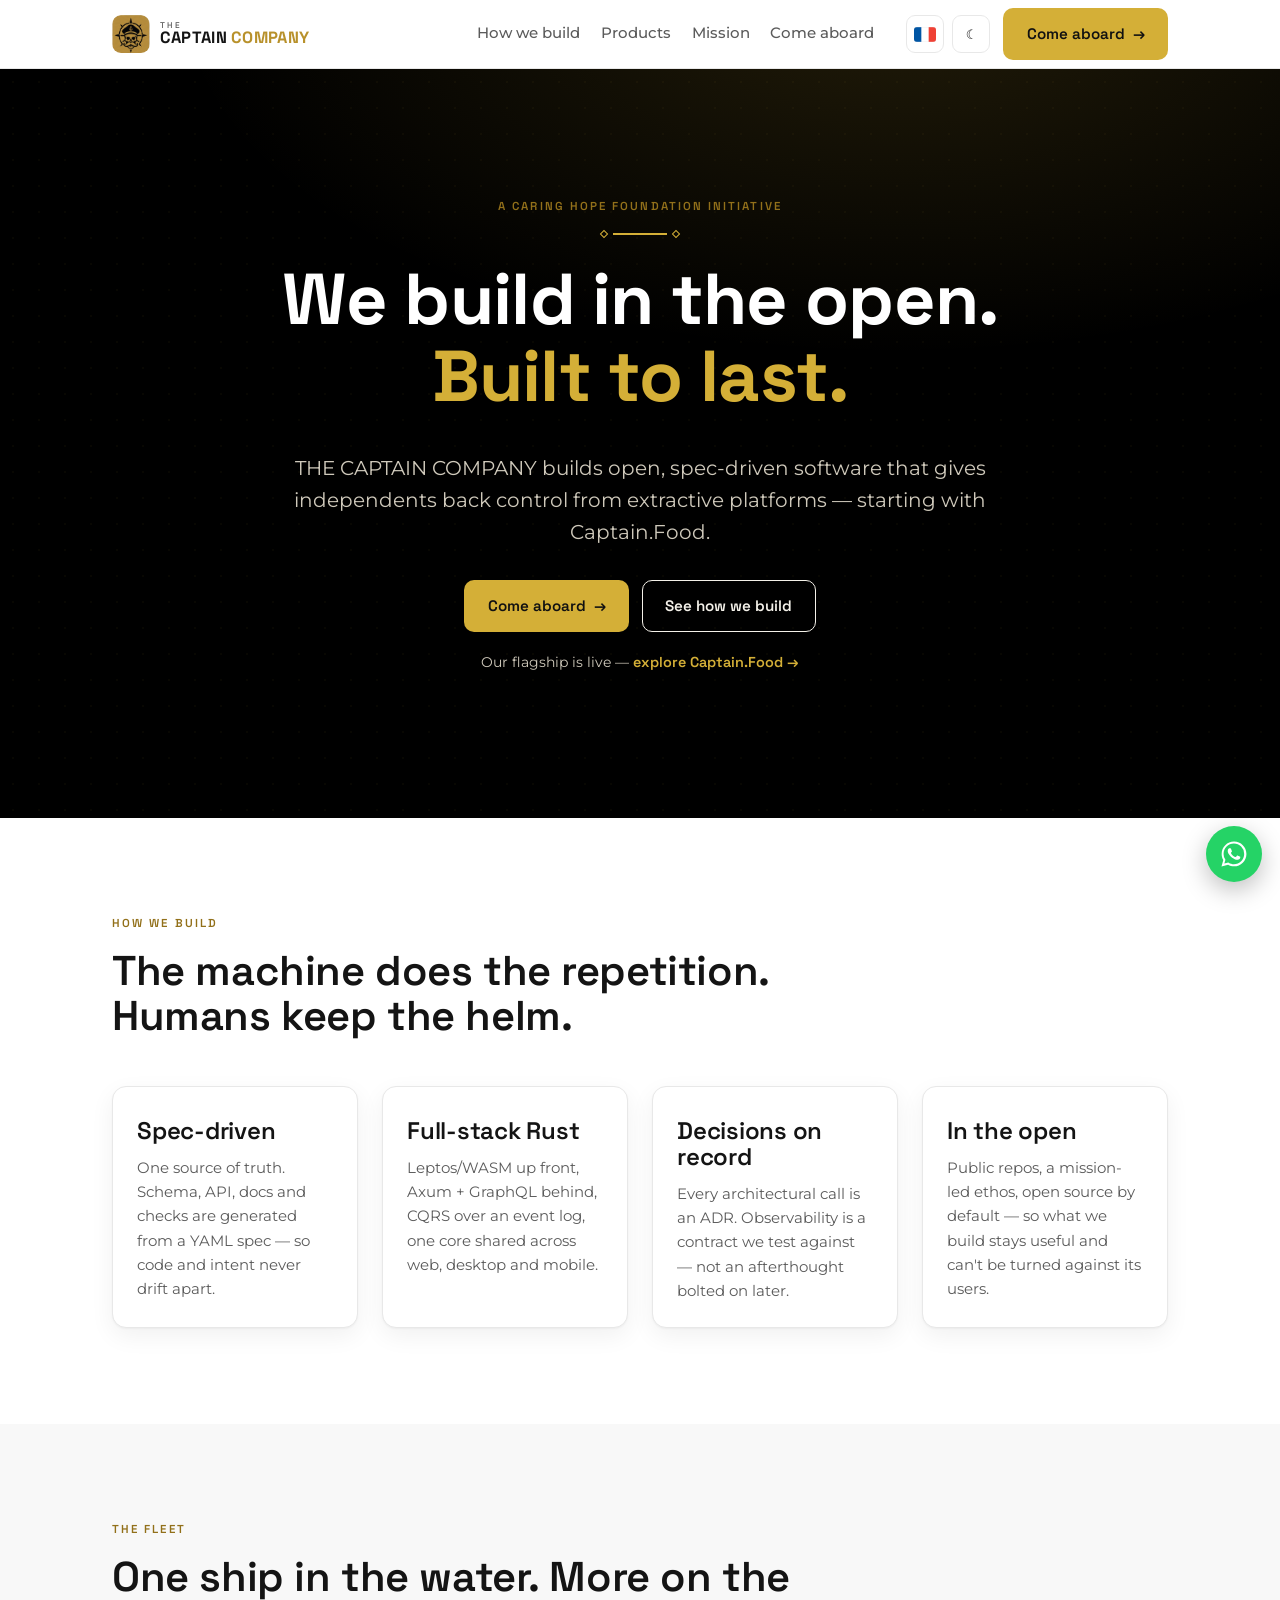
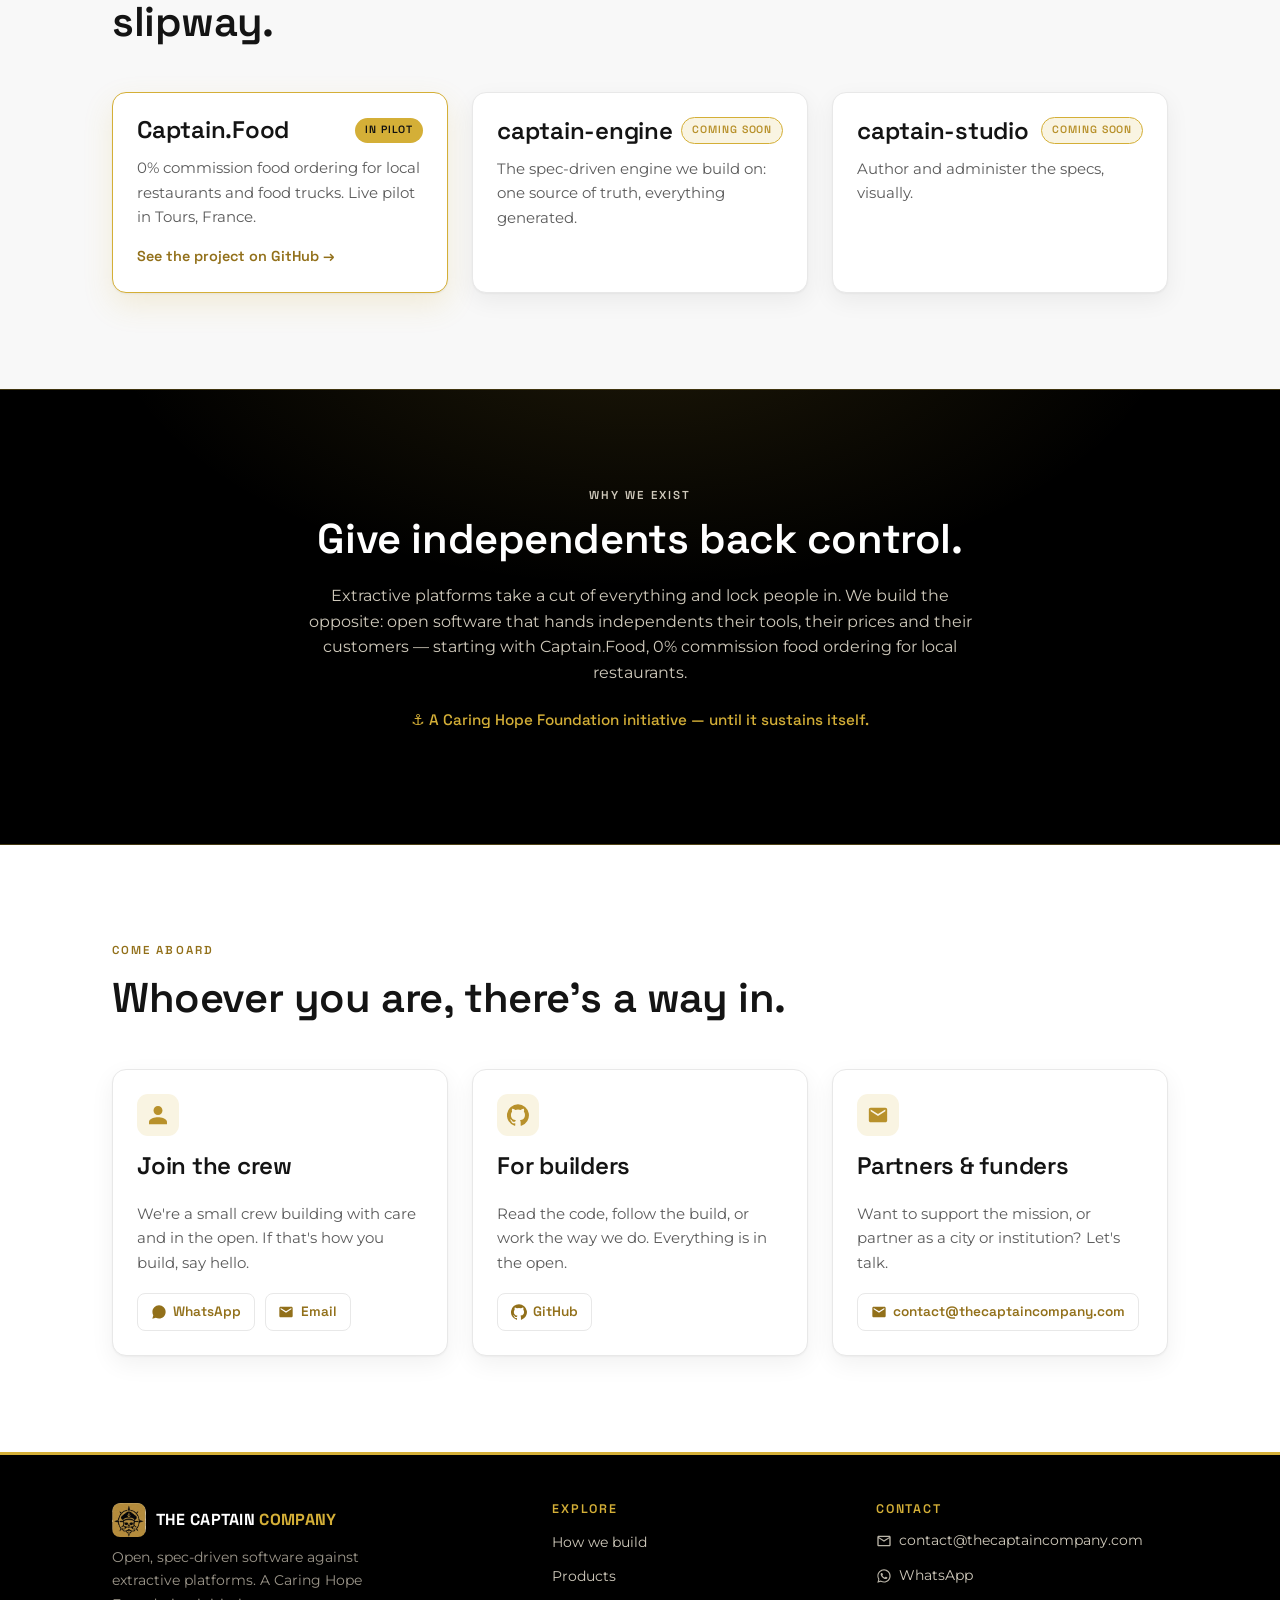
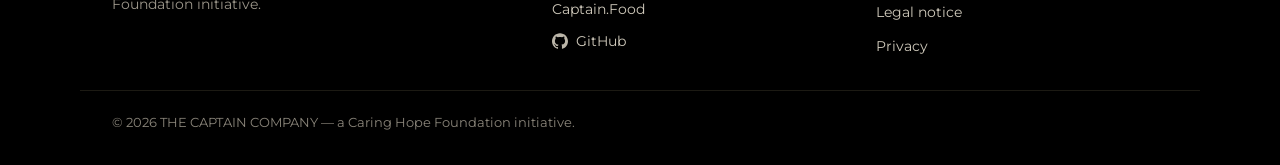
==== commit 91c8615d: "links: Captain.Food points at its GitHub repo (captain.food expires 2026-11-05) captain.food is not " ====
--- a/index.html
+++ b/index.html
@@ -70,8 +70,8 @@
             <a class="btn btn-ghost" href="#how"><span class="t-en">See how we build</span><span class="t-fr">Voir comment on construit</span></a>
           </div>
           <p class="hero-note">
-            <span class="t-en">Our flagship is live — <a href="https://join.captain.food" target="_blank" rel="noopener">explore Captain.Food →</a></span>
-            <span class="t-fr">Notre produit phare est en ligne — <a href="https://join.captain.food" target="_blank" rel="noopener">découvrir Captain.Food →</a></span>
+            <span class="t-en">Our flagship is live — <a href="https://github.com/TheCaptainCompany/captain-food" target="_blank" rel="noopener">explore Captain.Food →</a></span>
+            <span class="t-fr">Notre produit phare est en ligne — <a href="https://github.com/TheCaptainCompany/captain-food" target="_blank" rel="noopener">découvrir Captain.Food →</a></span>
           </p>
         </div>
       </div>
@@ -113,10 +113,10 @@
           <h2><span class="t-en">One ship in the water. More on the slipway.</span><span class="t-fr">Un navire à l'eau. D'autres en cale.</span></h2>
         </div>
         <div class="grid grid-3">
-          <a class="card product reveal" href="https://join.captain.food" target="_blank" rel="noopener">
+          <a class="card product reveal" href="https://github.com/TheCaptainCompany/captain-food" target="_blank" rel="noopener">
             <div class="p-top"><h3>Captain.Food</h3><span class="badge badge-live"><span class="t-en">In pilot</span><span class="t-fr">En pilote</span></span></div>
             <p><span class="t-en">0% commission food ordering for local restaurants and food trucks. Live pilot in Tours, France.</span><span class="t-fr">Commande en ligne à 0 % de commission pour les restaurants et food trucks locaux. Pilote à Tours, France.</span></p>
-            <span class="p-link"><span class="t-en">Visit join.captain.food</span><span class="t-fr">Voir join.captain.food</span> <span class="arrow">→</span></span>
+            <span class="p-link"><span class="t-en">See the project on GitHub</span><span class="t-fr">Voir le projet sur GitHub</span> <span class="arrow">→</span></span>
           </a>
           <div class="card product is-soon reveal">
             <div class="p-top"><h3>captain-engine</h3><span class="badge badge-soon"><span class="t-en">Coming soon</span><span class="t-fr">Bientôt</span></span></div>
